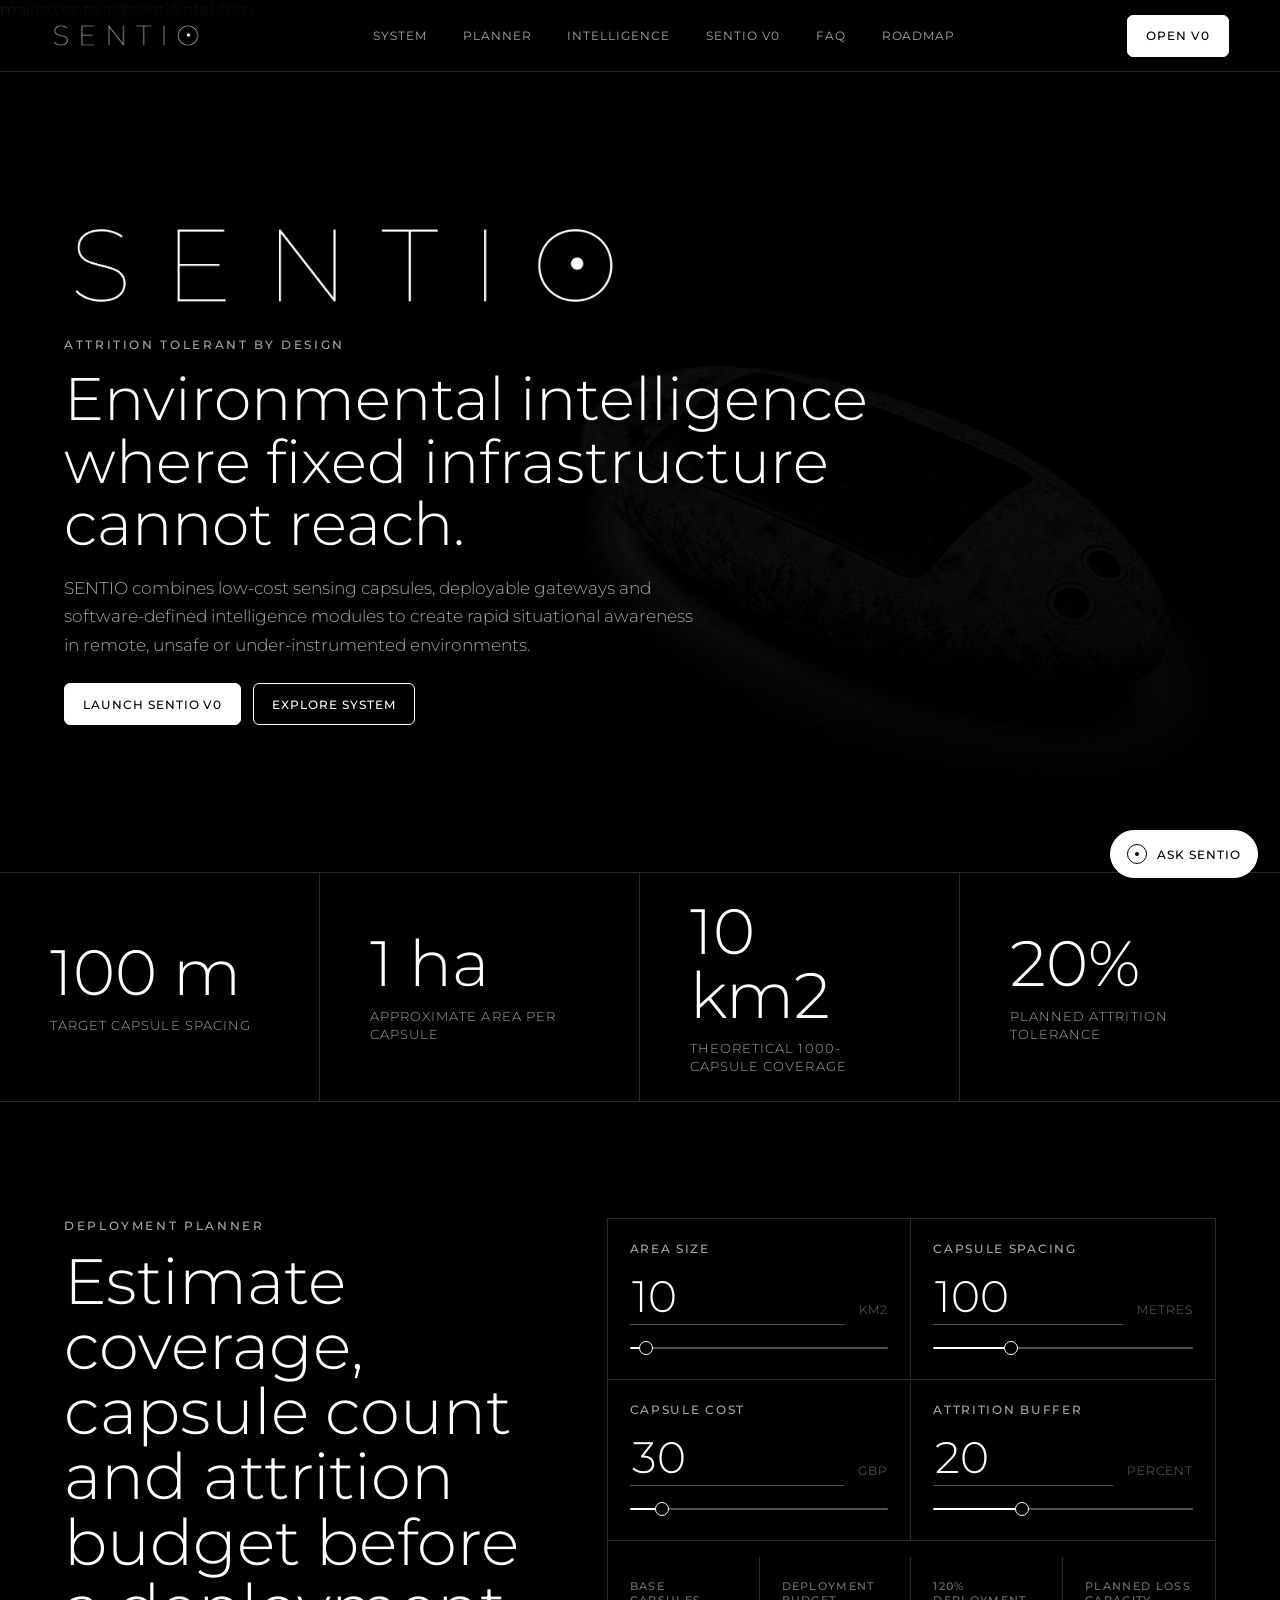
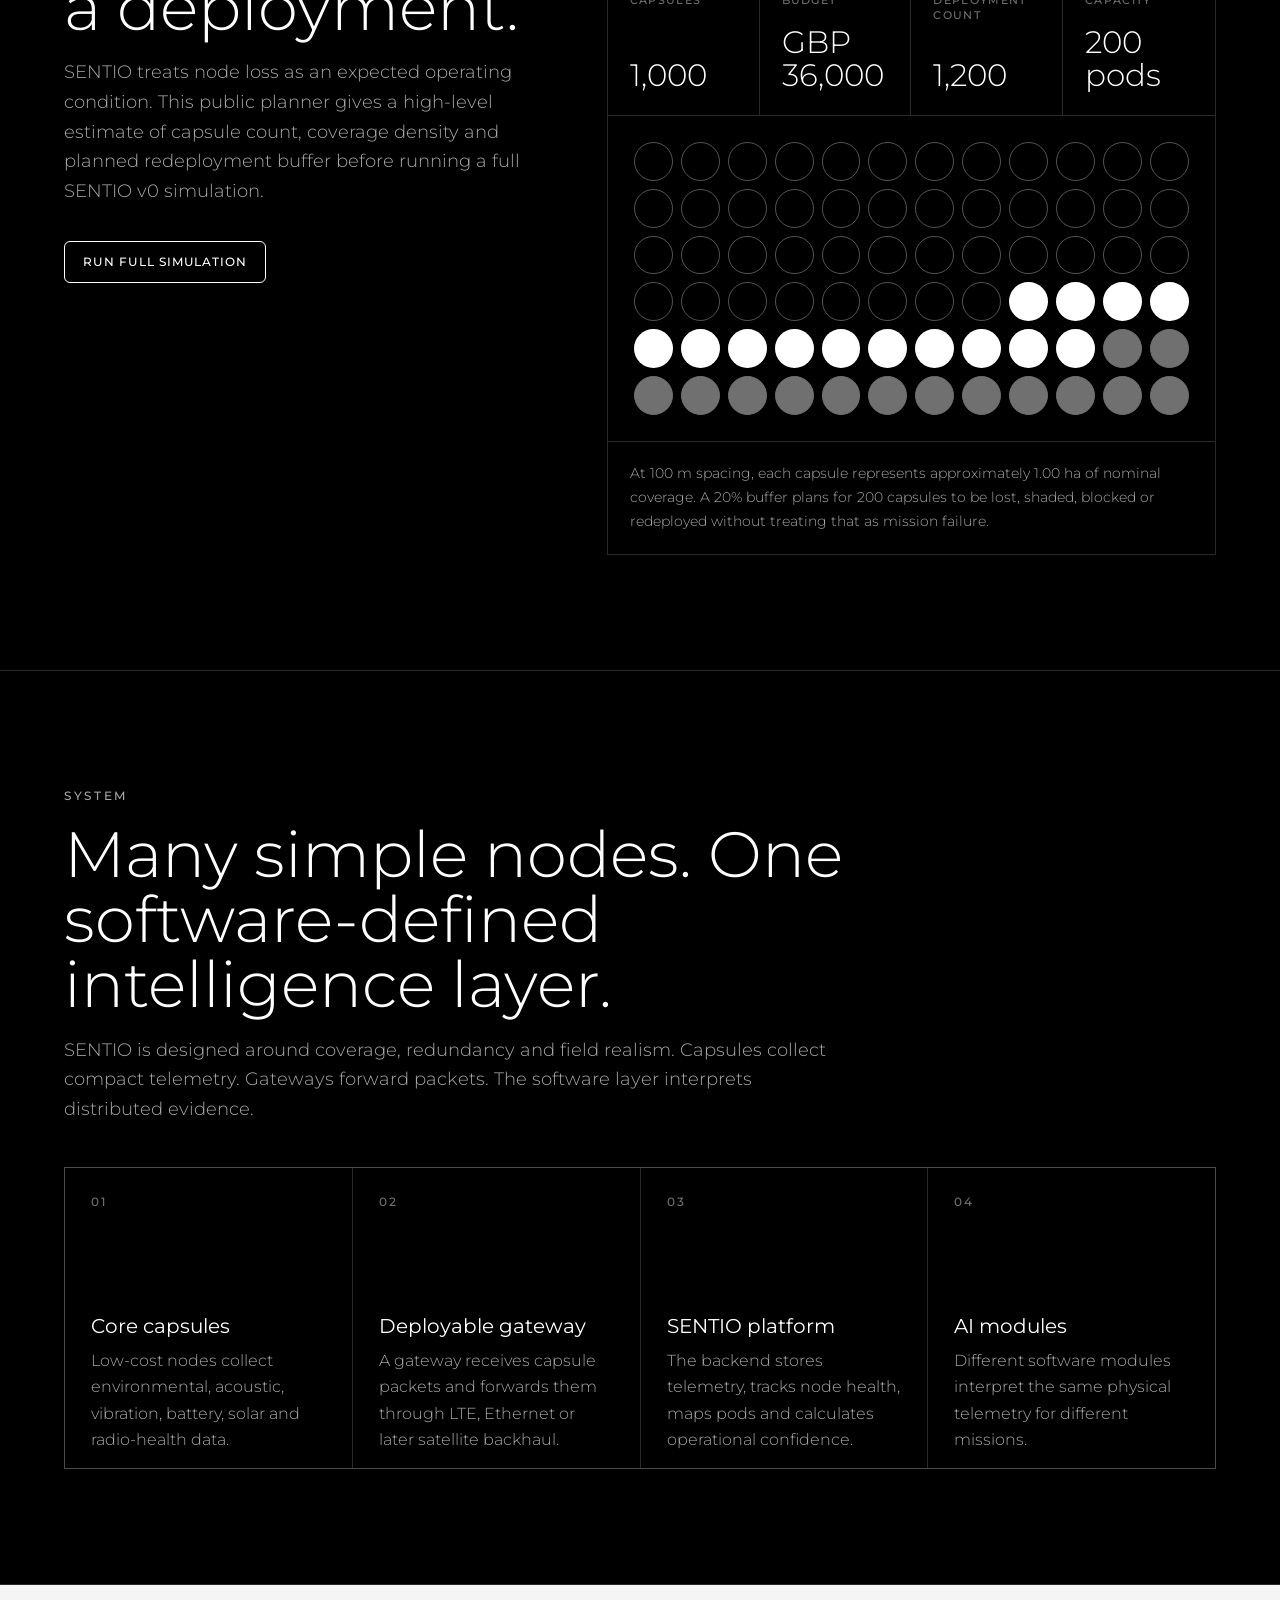
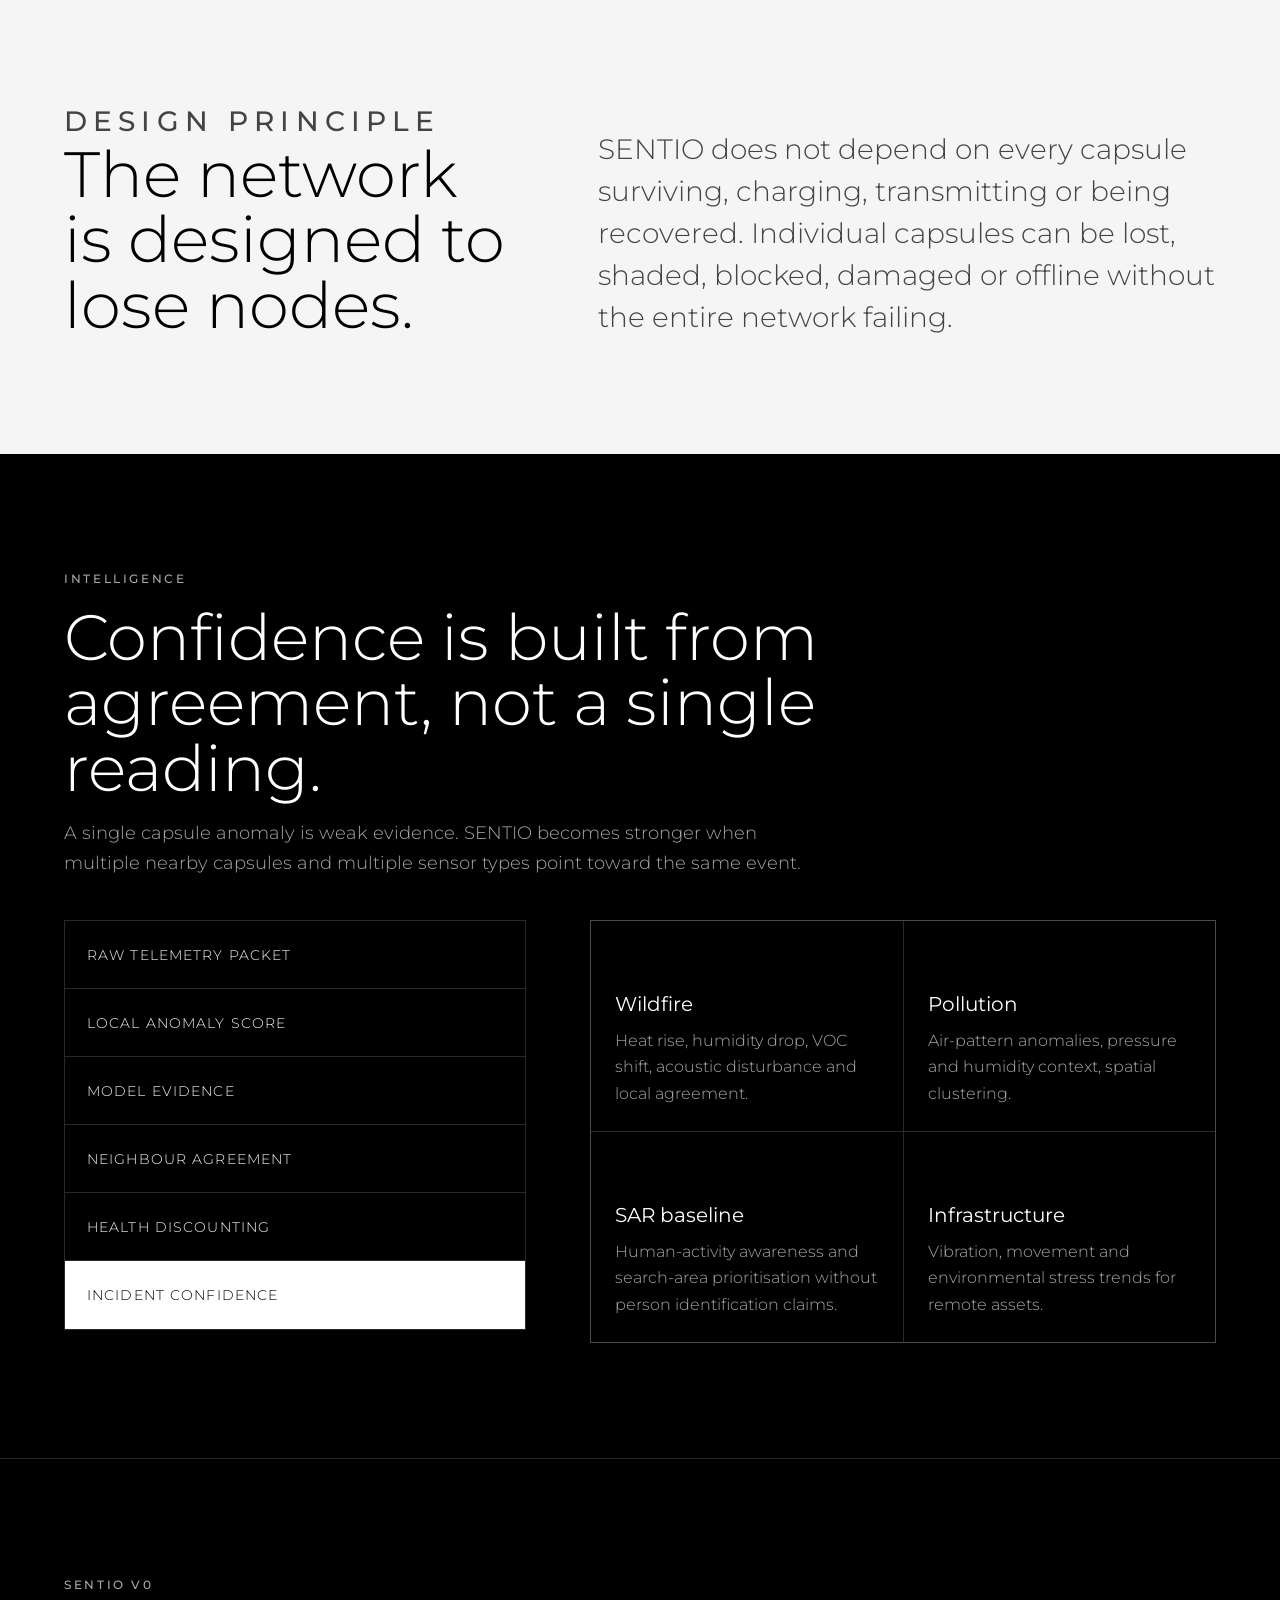
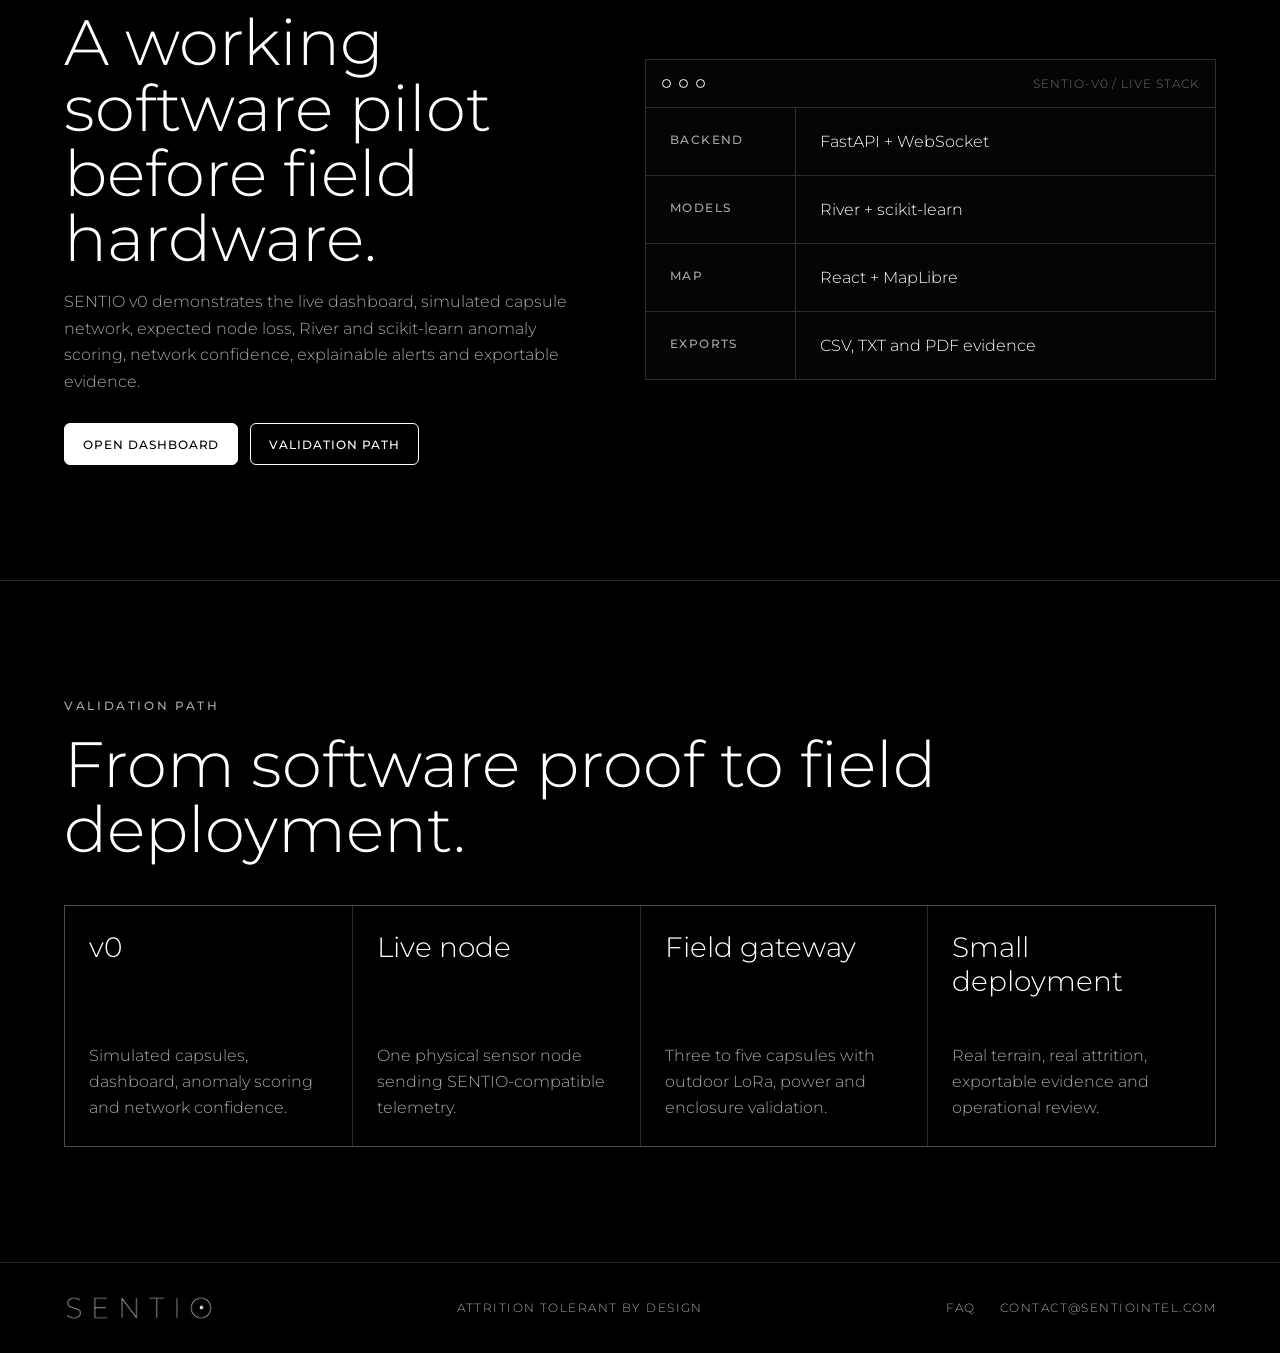
==== index.html @ 6adc19da "Add copyright notice to site footer Removed closing footer tag from index.html." ====
</footer>mailto:contact@sentiointel.com<!doctype html>
<html lang="en">
  <head>
    <meta charset="utf-8" />
    <meta name="viewport" content="width=device-width, initial-scale=1" />
    <title>SENTIO - Attrition Tolerant Environmental Intelligence</title>
    <meta
      name="description"
      content="SENTIO builds rapidly deployable, attrition-tolerant environmental intelligence networks for places where fixed monitoring infrastructure cannot reach."
    />
    <link rel="canonical" href="https://sentiointel.com/" />
    <meta property="og:type" content="website" />
    <meta property="og:url" content="https://sentiointel.com/" />
    <meta property="og:title" content="SENTIO - Attrition Tolerant Environmental Intelligence" />
    <meta
      property="og:description"
      content="Rapidly deployable environmental intelligence networks for remote, unsafe and under-instrumented environments."
    />
    <meta property="og:image" content="https://sentiointel.com/assets/SENTIO_logo.png" />
    <meta name="twitter:card" content="summary_large_image" />
    <meta name="theme-color" content="#000000" />
    <link rel="preconnect" href="https://fonts.googleapis.com" />
    <link rel="preconnect" href="https://fonts.gstatic.com" crossorigin />
    <link href="https://fonts.googleapis.com/css2?family=Montserrat:wght@300;400;500;600;700&display=swap" rel="stylesheet" />
    <link rel="icon" type="image/svg+xml" href="assets/sentio-favicon.svg?v=2" />
    <link rel="manifest" href="site.webmanifest" />
    <link rel="stylesheet" href="styles.css?v=sentio-bw-7" />
  </head>
  <body>
    <header class="site-header">
      <a class="brand" href="#top" aria-label="SENTIO home">
        <img src="assets/sentio-logo-official.png" alt="SENTIO" />
      </a>
      <nav aria-label="Primary navigation">
        <a href="#system">System</a>
        <a href="#planner">Planner</a>
        <a href="#intelligence">Intelligence</a>
        <a href="#software">SENTIO v0</a>
        <a href="faq.html">FAQ</a>
        <a href="#roadmap">Roadmap</a>
      </nav>
      <a class="nav-action" href="https://demo.sentiointel.com/dashboard/">Open v0</a>
    </header>

    <main id="top">
      <section class="hero" aria-label="SENTIO hero">
        <img class="hero-capsule" src="assets/sentio-capsule-matte.png" alt="" aria-hidden="true" />
        <div class="hero-inner">
          <img class="hero-logo" src="assets/sentio-logo-official.png" alt="SENTIO" />
          <p class="eyebrow">Attrition tolerant by design</p>
          <h1>Environmental intelligence where fixed infrastructure cannot reach.</h1>
          <p class="lede">
            SENTIO combines low-cost sensing capsules, deployable gateways and software-defined intelligence modules
            to create rapid situational awareness in remote, unsafe or under-instrumented environments.
          </p>
          <div class="hero-actions">
            <a class="button primary" href="https://demo.sentiointel.com/dashboard/">Launch SENTIO v0</a>
            <a class="button secondary" href="#system">Explore system</a>
          </div>
        </div>
      </section>

      <section class="metrics" aria-label="SENTIO concept metrics">
        <div>
          <strong>100 m</strong>
          <span>target capsule spacing</span>
        </div>
        <div>
          <strong>1 ha</strong>
          <span>approximate area per capsule</span>
        </div>
        <div>
          <strong>10 km2</strong>
          <span>theoretical 1000-capsule coverage</span>
        </div>
        <div>
          <strong>20%</strong>
          <span>planned attrition tolerance</span>
        </div>
      </section>

      <section id="planner" class="section planner-section" aria-label="SENTIO deployment planner">
        <div class="planner-copy">
          <p class="eyebrow">Deployment planner</p>
          <h2>Estimate coverage, capsule count and attrition budget before a deployment.</h2>
          <p>
            SENTIO treats node loss as an expected operating condition. This public planner gives a high-level estimate
            of capsule count, coverage density and planned redeployment buffer before running a full SENTIO v0
            simulation.
          </p>
          <a class="button secondary" href="https://demo.sentiointel.com/dashboard/">Run full simulation</a>
        </div>

        <div class="planner-tool" data-planner>
          <form class="planner-controls" aria-label="Deployment estimate controls">
            <label>
              <span>Area size</span>
              <input data-planner-input="areaKm2" type="number" min="0.1" max="250" step="0.1" value="10" />
              <em>km2</em>
              <input
                class="planner-range"
                data-planner-range="areaKm2"
                type="range"
                min="0.1"
                max="250"
                step="0.1"
                value="10"
                aria-label="Area size"
              />
            </label>
            <label>
              <span>Capsule spacing</span>
              <input data-planner-input="spacingM" type="number" min="40" max="250" step="10" value="100" />
              <em>metres</em>
              <input
                class="planner-range"
                data-planner-range="spacingM"
                type="range"
                min="40"
                max="250"
                step="10"
                value="100"
                aria-label="Capsule spacing"
              />
            </label>
            <label>
              <span>Capsule cost</span>
              <input data-planner-input="costGbp" type="number" min="5" max="250" step="1" value="30" />
              <em>GBP</em>
              <input
                class="planner-range"
                data-planner-range="costGbp"
                type="range"
                min="5"
                max="250"
                step="1"
                value="30"
                aria-label="Capsule cost"
              />
            </label>
            <label>
              <span>Attrition buffer</span>
              <input data-planner-input="attritionPercent" type="number" min="0" max="60" step="1" value="20" />
              <em>percent</em>
              <input
                class="planner-range"
                data-planner-range="attritionPercent"
                type="range"
                min="0"
                max="60"
                step="1"
                value="20"
                aria-label="Attrition buffer"
              />
            </label>
          </form>

          <div class="planner-results" aria-live="polite">
            <div>
              <span>Base capsules</span>
              <strong data-planner-output="baseCapsules">1000</strong>
            </div>
            <div>
              <span>Deployment budget</span>
              <strong data-planner-output="deploymentBudget">GBP 36,000</strong>
            </div>
            <div>
              <span>120% deployment count</span>
              <strong data-planner-output="bufferedCapsules">1200</strong>
            </div>
            <div>
              <span>Planned loss capacity</span>
              <strong data-planner-output="lossCapacity">200 pods</strong>
            </div>
          </div>

          <div class="planner-map" aria-label="Simplified coverage density preview" data-planner-map></div>

          <p class="planner-note" data-planner-output="summary">
            At 100 m spacing, each capsule represents approximately 1.00 ha of nominal coverage.
          </p>
        </div>
      </section>

      <section id="system" class="section system-section">
        <div class="section-heading">
          <p class="eyebrow">System</p>
          <h2>Many simple nodes. One software-defined intelligence layer.</h2>
          <p>
            SENTIO is designed around coverage, redundancy and field realism. Capsules collect compact telemetry.
            Gateways forward packets. The software layer interprets distributed evidence.
          </p>
        </div>
        <div class="feature-grid">
          <article class="feature">
            <span>01</span>
            <h3>Core capsules</h3>
            <p>
              Low-cost nodes collect environmental, acoustic, vibration, battery, solar and radio-health data.
            </p>
          </article>
          <article class="feature">
            <span>02</span>
            <h3>Deployable gateway</h3>
            <p>
              A gateway receives capsule packets and forwards them through LTE, Ethernet or later satellite backhaul.
            </p>
          </article>
          <article class="feature">
            <span>03</span>
            <h3>SENTIO platform</h3>
            <p>
              The backend stores telemetry, tracks node health, maps pods and calculates operational confidence.
            </p>
          </article>
          <article class="feature">
            <span>04</span>
            <h3>AI modules</h3>
            <p>
              Different software modules interpret the same physical telemetry for different missions.
            </p>
          </article>
        </div>
      </section>

      <section class="band">
        <div>
          <p class="eyebrow">Design principle</p>
          <h2>The network is designed to lose nodes.</h2>
        </div>
        <p>
          SENTIO does not depend on every capsule surviving, charging, transmitting or being recovered. Individual
          capsules can be lost, shaded, blocked, damaged or offline without the entire network failing.
        </p>
      </section>

      <section id="intelligence" class="section">
        <div class="section-heading narrow">
          <p class="eyebrow">Intelligence</p>
          <h2>Confidence is built from agreement, not a single reading.</h2>
          <p>
            A single capsule anomaly is weak evidence. SENTIO becomes stronger when multiple nearby capsules and
            multiple sensor types point toward the same event.
          </p>
        </div>
        <div class="signal-layout">
          <div class="signal-stack">
            <span>Raw telemetry packet</span>
            <span>Local anomaly score</span>
            <span>Model evidence</span>
            <span>Neighbour agreement</span>
            <span>Health discounting</span>
            <span>Incident confidence</span>
          </div>
          <div class="module-list">
            <article>
              <h3>Wildfire</h3>
              <p>Heat rise, humidity drop, VOC shift, acoustic disturbance and local agreement.</p>
            </article>
            <article>
              <h3>Pollution</h3>
              <p>Air-pattern anomalies, pressure and humidity context, spatial clustering.</p>
            </article>
            <article>
              <h3>SAR baseline</h3>
              <p>Human-activity awareness and search-area prioritisation without person identification claims.</p>
            </article>
            <article>
              <h3>Infrastructure</h3>
              <p>Vibration, movement and environmental stress trends for remote assets.</p>
            </article>
          </div>
        </div>
      </section>

      <section id="software" class="section software-section">
        <div class="software-copy">
          <p class="eyebrow">SENTIO v0</p>
          <h2>A working software pilot before field hardware.</h2>
          <p>
            SENTIO v0 demonstrates the live dashboard, simulated capsule network, expected node loss, River and
            scikit-learn anomaly scoring, network confidence, explainable alerts and exportable evidence.
          </p>
          <div class="hero-actions compact">
            <a class="button primary" href="https://demo.sentiointel.com/dashboard/">Open dashboard</a>
            <a class="button secondary" href="#roadmap">Validation path</a>
          </div>
        </div>
        <div class="terminal-preview" aria-label="SENTIO v0 stack preview">
          <div class="terminal-bar">
            <span></span>
            <span></span>
            <span></span>
            <p>sentio-v0 / live stack</p>
          </div>
          <dl>
            <dt>Backend</dt>
            <dd>FastAPI + WebSocket</dd>
            <dt>Models</dt>
            <dd>River + scikit-learn</dd>
            <dt>Map</dt>
            <dd>React + MapLibre</dd>
            <dt>Exports</dt>
            <dd>CSV, TXT and PDF evidence</dd>
          </dl>
        </div>
      </section>

      <section id="roadmap" class="section roadmap-section">
        <div class="section-heading">
          <p class="eyebrow">Validation path</p>
          <h2>From software proof to field deployment.</h2>
        </div>
        <ol class="roadmap">
          <li>
            <strong>v0</strong>
            <span>Simulated capsules, dashboard, anomaly scoring and network confidence.</span>
          </li>
          <li>
            <strong>Live node</strong>
            <span>One physical sensor node sending SENTIO-compatible telemetry.</span>
          </li>
          <li>
            <strong>Field gateway</strong>
            <span>Three to five capsules with outdoor LoRa, power and enclosure validation.</span>
          </li>
          <li>
            <strong>Small deployment</strong>
            <span>Real terrain, real attrition, exportable evidence and operational review.</span>
          </li>
        </ol>
      </section>
    </main>

    <footer class="site-footer">
      <img src="assets/sentio-logo-official.png" alt="SENTIO" />
      <span>Attrition tolerant by design</span>
      <div class="footer-links">
        <a href="faq.html">FAQ</a>
        <a href="mailto:contact@sentiointel.com">contact@sentiointel.com</a>
      </div>
    

    <div class="sentio-chatbot" data-chatbot>
      <button class="chatbot-toggle" type="button" aria-label="Open SENTIO assistant" aria-expanded="false">
        <span class="chatbot-toggle-mark"></span>
        <span>Ask SENTIO</span>
      </button>
      <section class="chatbot-panel" aria-label="SENTIO assistant" aria-hidden="true">
        <header class="chatbot-header">
          <div>
            <strong>SENTIO Assistant</strong>
            <span>Project knowledge base</span>
          </div>
          <button class="chatbot-close" type="button" aria-label="Close SENTIO assistant">Close</button>
        </header>
        <div class="chatbot-messages" data-chat-messages></div>
        <div class="chatbot-prompts" aria-label="Suggested SENTIO questions">
          <button type="button" data-prompt="What is SENTIO?">What is SENTIO?</button>
          <button type="button" data-prompt="Explain the incident confidence math">Confidence math</button>
          <button type="button" data-prompt="What does the capsule do?">Capsule role</button>
          <button type="button" data-prompt="What does SENTIO v0 prove?">v0 proof</button>
        </div>
        <form class="chatbot-form" data-chat-form>
          <input
            data-chat-input
            type="text"
            autocomplete="off"
            placeholder="Ask about SENTIO..."
            aria-label="Ask the SENTIO assistant"
          />
          <button type="submit">Send</button>
        </form>
      </section>
    </div>
    <script src="planner.js?v=sentio-planner-1"></script>
    <script src="chatbot.js?v=sentio-assistant"></script>
  </body>
</html>
---- styles.css ----
:root {
  color-scheme: dark;
  --black: #000000;
  --white: #ffffff;
  --paper: #f5f5f5;
  --muted: #a7a7a7;
  --soft: #707070;
  --line: rgba(255, 255, 255, 0.16);
  --line-strong: rgba(255, 255, 255, 0.32);
  --panel: #050505;
  --panel-2: #0a0a0a;
  --font: "Montserrat", "Segoe UI", Arial, sans-serif;
}

* {
  box-sizing: border-box;
}

html {
  scroll-behavior: smooth;
  background: var(--black);
}

body {
  margin: 0;
  min-height: 100vh;
  color: var(--white);
  background: var(--black);
  font-family: var(--font);
  font-weight: 300;
  letter-spacing: 0;
}

body::selection {
  color: var(--black);
  background: var(--white);
}

a {
  color: inherit;
  text-decoration: none;
}

button,
input {
  font: inherit;
}

.site-header {
  position: fixed;
  inset: 0 0 auto;
  z-index: 50;
  height: 72px;
  display: grid;
  grid-template-columns: auto 1fr auto;
  align-items: center;
  gap: 28px;
  padding: 0 clamp(18px, 4vw, 64px);
  border-bottom: 1px solid var(--line);
  background: rgba(0, 0, 0, 0.84);
  backdrop-filter: blur(18px);
}

.brand {
  display: inline-flex;
  align-items: center;
  min-width: 148px;
}

.brand img {
  display: block;
  width: 150px;
  height: auto;
}

nav {
  display: flex;
  align-items: center;
  justify-content: center;
  gap: clamp(14px, 3vw, 36px);
  color: var(--muted);
  font-size: 12px;
  font-weight: 400;
  letter-spacing: 0.08em;
  text-transform: uppercase;
}

nav a {
  padding: 8px 0;
  border-bottom: 1px solid transparent;
}

nav a:hover {
  color: var(--white);
  border-color: var(--white);
}

nav a.is-active {
  color: var(--white);
  border-color: var(--white);
}

.nav-action,
.button {
  display: inline-flex;
  align-items: center;
  justify-content: center;
  min-height: 42px;
  border-radius: 6px;
  border: 1px solid var(--white);
  padding: 0 18px;
  font-size: 12px;
  font-weight: 500;
  letter-spacing: 0.08em;
  text-transform: uppercase;
  transition: transform 160ms ease, background 160ms ease, color 160ms ease, border-color 160ms ease;
}

.nav-action,
.button.primary {
  color: var(--black);
  background: var(--white);
}

.button.secondary {
  color: var(--white);
  background: transparent;
}

.nav-action:hover,
.button:hover {
  transform: translateY(-1px);
}

.button.primary:hover,
.nav-action:hover {
  color: var(--white);
  background: var(--black);
}

.button.secondary:hover {
  color: var(--black);
  background: var(--white);
}

.hero {
  position: relative;
  min-height: calc(100vh - 46px);
  display: grid;
  align-items: center;
  overflow: hidden;
  padding: 88px clamp(18px, 5vw, 72px) 36px;
  border-bottom: 1px solid var(--line);
}

.hero::after {
  content: "";
  position: absolute;
  inset: auto 0 0;
  height: 36vh;
  background: linear-gradient(180deg, rgba(0, 0, 0, 0), #000000 84%);
  pointer-events: none;
}

.hero-capsule {
  position: absolute;
  right: clamp(8px, 2.8vw, 54px);
  bottom: clamp(42px, 8vh, 92px);
  width: min(920px, 58vw);
  max-height: 88vh;
  object-fit: contain;
  object-position: center;
  opacity: 0.9;
  filter: grayscale(1) contrast(1.08) brightness(1.08);
}

.hero-inner {
  position: relative;
  z-index: 2;
  width: min(980px, 100%);
}

.hero-logo {
  display: block;
  width: min(560px, 72vw);
  height: auto;
  margin-bottom: 24px;
}

.eyebrow {
  margin: 0 0 16px;
  color: var(--muted);
  font-size: 12px;
  font-weight: 500;
  letter-spacing: 0.22em;
  text-transform: uppercase;
}

h1,
h2,
h3,
p {
  margin-top: 0;
}

h1 {
  max-width: 820px;
  margin-bottom: 18px;
  font-size: clamp(38px, 4.8vw, 60px);
  font-weight: 300;
  line-height: 1.04;
}

h2 {
  margin-bottom: 18px;
  font-size: clamp(32px, 5vw, 68px);
  font-weight: 300;
  line-height: 1.02;
}

h3 {
  margin-bottom: 12px;
  font-size: 20px;
  font-weight: 400;
}

.lede,
.section-heading p,
.band p,
.feature p,
.module-list p,
.software-copy p,
.roadmap span {
  color: var(--muted);
  line-height: 1.65;
}

.lede {
  max-width: 640px;
  margin-bottom: 24px;
  font-size: clamp(16px, 1.35vw, 18px);
}

.hero-actions {
  display: flex;
  flex-wrap: wrap;
  gap: 12px;
}

.hero-actions.compact {
  margin-top: 28px;
}

.metrics {
  display: grid;
  grid-template-columns: repeat(4, minmax(0, 1fr));
  border-bottom: 1px solid var(--line);
}

.metrics div {
  min-height: 170px;
  display: grid;
  align-content: center;
  gap: 12px;
  padding: 26px clamp(18px, 4vw, 50px);
  border-right: 1px solid var(--line);
}

.metrics div:last-child {
  border-right: 0;
}

.metrics strong {
  display: block;
  color: var(--white);
  font-size: clamp(34px, 5vw, 64px);
  font-weight: 300;
  line-height: 1;
}

.metrics span {
  color: var(--muted);
  font-size: 13px;
  line-height: 1.4;
  text-transform: uppercase;
  letter-spacing: 0.08em;
}

.section {
  padding: clamp(72px, 9vw, 132px) clamp(18px, 5vw, 72px);
  border-bottom: 1px solid var(--line);
}

.section-heading {
  max-width: 920px;
  margin-bottom: 42px;
}

.section-heading.narrow {
  max-width: 760px;
}

.section-heading p:not(.eyebrow) {
  max-width: 780px;
  font-size: 18px;
}

.feature-grid {
  display: grid;
  grid-template-columns: repeat(4, minmax(0, 1fr));
  gap: 1px;
  background: var(--line);
  border: 1px solid var(--line);
}

.feature {
  min-height: 300px;
  display: grid;
  grid-template-rows: 34px minmax(74px, 1fr) 34px 94px;
  align-content: stretch;
  padding: 26px;
  background: var(--black);
}

.feature span {
  align-self: start;
  color: var(--soft);
  font-size: 12px;
  font-weight: 500;
  letter-spacing: 0.18em;
}

.feature h3 {
  grid-row: 3;
  align-self: start;
}

.feature p {
  grid-row: 4;
  margin-bottom: 0;
}

.planner-section {
  display: grid;
  grid-template-columns: minmax(0, 0.88fr) minmax(360px, 1.12fr);
  gap: clamp(28px, 5vw, 82px);
  align-items: start;
}

.planner-copy {
  max-width: 720px;
}

.planner-copy p:not(.eyebrow) {
  color: var(--muted);
  font-size: 18px;
  line-height: 1.65;
}

.planner-copy .button {
  margin-top: 16px;
}

.planner-tool {
  display: grid;
  gap: 0;
  border: 1px solid var(--line);
  background: var(--black);
}

.planner-controls {
  display: grid;
  grid-template-columns: repeat(2, minmax(0, 1fr));
  border-bottom: 1px solid var(--line);
}

.planner-controls label {
  min-height: 146px;
  display: grid;
  grid-template-columns: 1fr auto;
  grid-template-rows: auto auto auto;
  gap: 12px 14px;
  align-content: center;
  padding: 22px;
  border-right: 1px solid var(--line);
  border-bottom: 1px solid var(--line);
}

.planner-controls label:nth-child(2n) {
  border-right: 0;
}

.planner-controls label:nth-last-child(-n + 2) {
  border-bottom: 0;
}

.planner-controls span {
  grid-column: 1 / -1;
  color: var(--muted);
  font-size: 12px;
  font-weight: 500;
  letter-spacing: 0.14em;
  text-transform: uppercase;
}

.planner-controls input[type="number"] {
  width: 100%;
  min-width: 0;
  border: 0;
  border-bottom: 1px solid var(--line-strong);
  border-radius: 0;
  color: var(--white);
  background: transparent;
  font-size: clamp(26px, 4vw, 44px);
  font-weight: 300;
  line-height: 1;
}

.planner-controls input[type="number"]:focus {
  outline: 0;
  border-color: var(--white);
}

.planner-controls input[type="number"]::-webkit-outer-spin-button,
.planner-controls input[type="number"]::-webkit-inner-spin-button {
  margin: 0;
  appearance: none;
}

.planner-range {
  grid-column: 1 / -1;
  width: 100%;
  height: 18px;
  margin: 2px 0 0;
  appearance: none;
  border: 0;
  background: transparent;
  cursor: pointer;
  --range-progress: 0%;
}

.planner-range:focus {
  outline: 0;
}

.planner-range::-webkit-slider-runnable-track {
  height: 2px;
  border-radius: 999px;
  background: linear-gradient(
    90deg,
    var(--white) 0%,
    var(--white) var(--range-progress),
    var(--line-strong) var(--range-progress),
    var(--line-strong) 100%
  );
}

.planner-range::-webkit-slider-thumb {
  width: 14px;
  height: 14px;
  margin-top: -6px;
  appearance: none;
  border: 1px solid var(--white);
  border-radius: 999px;
  background: var(--black);
}

.planner-range:focus::-webkit-slider-thumb {
  background: var(--white);
}

.planner-range::-moz-range-track {
  height: 2px;
  border-radius: 999px;
  background: var(--line-strong);
}

.planner-range::-moz-range-progress {
  height: 2px;
  border-radius: 999px;
  background: var(--white);
}

.planner-range::-moz-range-thumb {
  width: 14px;
  height: 14px;
  border: 1px solid var(--white);
  border-radius: 999px;
  background: var(--black);
}

.planner-controls em {
  align-self: end;
  padding-bottom: 8px;
  color: var(--soft);
  font-size: 12px;
  font-style: normal;
  letter-spacing: 0.08em;
  text-transform: uppercase;
}

.planner-results {
  display: grid;
  grid-template-columns: repeat(4, minmax(0, 1fr));
  border-bottom: 1px solid var(--line);
}

.planner-results div {
  min-height: 142px;
  display: grid;
  align-content: space-between;
  gap: 18px;
  padding: 22px;
  border-right: 1px solid var(--line);
}

.planner-results div:last-child {
  border-right: 0;
}

.planner-results span {
  color: var(--soft);
  font-size: 11px;
  font-weight: 500;
  letter-spacing: 0.12em;
  line-height: 1.35;
  text-transform: uppercase;
}

.planner-results strong {
  color: var(--white);
  font-size: clamp(22px, 2.4vw, 36px);
  font-weight: 300;
  line-height: 1.08;
}

.planner-map {
  min-height: 190px;
  display: grid;
  grid-template-columns: repeat(12, 1fr);
  gap: 8px;
  align-content: center;
  padding: 26px;
  border-bottom: 1px solid var(--line);
}

.planner-map span {
  aspect-ratio: 1;
  border: 1px solid var(--line-strong);
  border-radius: 999px;
  background: transparent;
}

.planner-map span.is-buffer {
  background: var(--white);
}

.planner-map span.is-loss {
  background: var(--soft);
  border-color: var(--soft);
}

.planner-note {
  margin: 0;
  padding: 20px 22px;
  color: var(--muted);
  font-size: 14px;
  line-height: 1.7;
}

.band {
  display: grid;
  grid-template-columns: minmax(0, 0.85fr) minmax(320px, 1.15fr);
  gap: clamp(24px, 6vw, 80px);
  align-items: end;
  padding: clamp(72px, 9vw, 132px) clamp(18px, 5vw, 72px);
  border-bottom: 1px solid var(--line);
  background: var(--paper);
  color: var(--black);
}

.band .eyebrow,
.band p {
  color: #444444;
}

.band h2 {
  margin-bottom: 0;
  color: var(--black);
}

.band p {
  margin: 0;
  font-size: clamp(18px, 2.2vw, 28px);
  line-height: 1.5;
}

.signal-layout {
  display: grid;
  grid-template-columns: minmax(280px, 0.85fr) minmax(0, 1.15fr);
  gap: clamp(24px, 5vw, 68px);
  align-items: start;
}

.signal-stack {
  display: grid;
  border: 1px solid var(--line);
}

.signal-stack span {
  min-height: 68px;
  display: flex;
  align-items: center;
  padding: 0 22px;
  border-bottom: 1px solid var(--line);
  color: var(--paper);
  font-size: 14px;
  letter-spacing: 0.08em;
  text-transform: uppercase;
}

.signal-stack span:last-child {
  border-bottom: 0;
  color: var(--black);
  background: var(--white);
}

.module-list {
  display: grid;
  grid-template-columns: repeat(2, minmax(0, 1fr));
  gap: 1px;
  background: var(--line);
  border: 1px solid var(--line);
}

.module-list article {
  min-height: 210px;
  display: grid;
  align-content: end;
  padding: 24px;
  background: var(--black);
}

.module-list p {
  margin-bottom: 0;
}

.software-section {
  display: grid;
  grid-template-columns: minmax(0, 0.95fr) minmax(320px, 1.05fr);
  gap: clamp(28px, 5vw, 82px);
  align-items: center;
}

.software-copy {
  max-width: 720px;
}

.terminal-preview {
  overflow: hidden;
  border: 1px solid var(--line);
  background: var(--panel);
}

.terminal-bar {
  min-height: 48px;
  display: flex;
  align-items: center;
  gap: 8px;
  padding: 0 16px;
  border-bottom: 1px solid var(--line);
}

.terminal-bar span {
  width: 9px;
  height: 9px;
  border-radius: 999px;
  border: 1px solid var(--white);
}

.terminal-bar p {
  margin: 0 0 0 auto;
  color: var(--soft);
  font-size: 12px;
  letter-spacing: 0.08em;
  text-transform: uppercase;
}

.terminal-preview dl {
  display: grid;
  grid-template-columns: 150px 1fr;
  margin: 0;
}

.terminal-preview dt,
.terminal-preview dd {
  margin: 0;
  padding: 24px;
  border-bottom: 1px solid var(--line);
}

.terminal-preview dt {
  color: var(--muted);
  border-right: 1px solid var(--line);
  font-size: 12px;
  font-weight: 500;
  letter-spacing: 0.12em;
  text-transform: uppercase;
}

.terminal-preview dd {
  color: var(--white);
  font-weight: 300;
}

.terminal-preview dt:nth-last-child(2),
.terminal-preview dd:last-child {
  border-bottom: 0;
}

.roadmap {
  display: grid;
  grid-template-columns: repeat(4, minmax(0, 1fr));
  gap: 1px;
  margin: 0;
  padding: 0;
  list-style: none;
  background: var(--line);
  border: 1px solid var(--line);
}

.roadmap li {
  min-height: 240px;
  display: grid;
  align-content: space-between;
  gap: 36px;
  padding: 24px;
  background: var(--black);
}

.roadmap strong {
  color: var(--white);
  font-size: 28px;
  font-weight: 300;
}

.subpage {
  min-height: 100vh;
}

.subpage-hero {
  min-height: 72vh;
  display: grid;
  align-items: end;
  padding: 136px clamp(18px, 5vw, 72px) clamp(56px, 8vw, 104px);
  border-bottom: 1px solid var(--line);
  background:
    linear-gradient(180deg, rgba(0, 0, 0, 0.28), #000000 86%),
    url("assets/sentio-capsule-matte.png") right center / min(820px, 58vw) auto no-repeat;
}

.subpage-hero > div {
  position: relative;
  z-index: 1;
  width: min(920px, 100%);
}

.faq-section {
  display: grid;
  grid-template-columns: minmax(260px, 0.72fr) minmax(0, 1.28fr);
  gap: clamp(28px, 5vw, 82px);
  align-items: start;
}

.faq-intro {
  position: sticky;
  top: 112px;
}

.faq-intro p:not(.eyebrow) {
  color: var(--muted);
  line-height: 1.65;
}

.faq-list {
  display: grid;
  border-top: 1px solid var(--line);
}

.faq-item {
  border-bottom: 1px solid var(--line);
}

.faq-item summary {
  position: relative;
  display: grid;
  grid-template-columns: 1fr auto;
  gap: 18px;
  align-items: center;
  min-height: 92px;
  padding: 26px 48px 26px 0;
  color: var(--white);
  cursor: pointer;
  font-size: clamp(20px, 2.2vw, 30px);
  font-weight: 300;
  line-height: 1.18;
  list-style: none;
}

.faq-item summary::-webkit-details-marker {
  display: none;
}

.faq-item summary::after {
  content: "+";
  position: absolute;
  right: 0;
  top: 28px;
  width: 28px;
  height: 28px;
  display: grid;
  place-items: center;
  border: 1px solid var(--line-strong);
  border-radius: 999px;
  color: var(--white);
  font-size: 18px;
  line-height: 1;
}

.faq-item[open] summary::after {
  content: "-";
}

.faq-item p {
  max-width: 760px;
  margin: -8px 0 28px;
  color: var(--muted);
  font-size: 17px;
  line-height: 1.72;
}

.site-footer {
  display: grid;
  grid-template-columns: auto 1fr auto;
  align-items: center;
  gap: 24px;
  padding: 32px clamp(18px, 5vw, 72px);
  color: var(--muted);
  background: var(--black);
}

.site-footer img {
  width: 150px;
  height: auto;
}

.site-footer > span,
.site-footer a {
  font-size: 12px;
  letter-spacing: 0.12em;
  text-transform: uppercase;
}

.site-footer > span {
  justify-self: center;
}

.footer-links {
  display: flex;
  flex-wrap: wrap;
  justify-content: flex-end;
  gap: 14px 24px;
}

.site-footer a:hover {
  color: var(--white);
}

.sentio-chatbot {
  position: fixed;
  right: 22px;
  bottom: 22px;
  z-index: 80;
  display: grid;
  justify-items: end;
  gap: 12px;
}

.chatbot-toggle,
.chatbot-close,
.chatbot-prompts button,
.chatbot-form button {
  font: inherit;
}

.chatbot-toggle {
  min-height: 48px;
  display: inline-flex;
  align-items: center;
  gap: 10px;
  padding: 0 16px;
  border: 1px solid var(--white);
  border-radius: 999px;
  color: var(--black);
  background: var(--white);
  cursor: pointer;
  font-size: 12px;
  font-weight: 500;
  letter-spacing: 0.08em;
  text-transform: uppercase;
}

.chatbot-toggle:hover {
  color: var(--white);
  background: var(--black);
}

.chatbot-toggle-mark {
  width: 20px;
  height: 20px;
  border: 1px solid currentColor;
  border-radius: 50%;
  position: relative;
}

.chatbot-toggle-mark::after {
  content: "";
  position: absolute;
  inset: 7px;
  border-radius: 50%;
  background: currentColor;
}

.chatbot-panel {
  width: min(430px, calc(100vw - 32px));
  max-height: min(720px, calc(100vh - 112px));
  display: none;
  grid-template-rows: auto minmax(260px, 1fr) auto auto;
  overflow: hidden;
  border: 1px solid var(--line-strong);
  border-radius: 8px;
  color: var(--white);
  background: var(--black);
}

.sentio-chatbot.is-open .chatbot-panel {
  display: grid;
}

.sentio-chatbot.is-open .chatbot-toggle {
  display: none;
}

.chatbot-header {
  display: flex;
  align-items: center;
  justify-content: space-between;
  gap: 16px;
  padding: 16px;
  border-bottom: 1px solid var(--line);
  background: var(--black);
}

.chatbot-header strong,
.chatbot-header span {
  display: block;
}

.chatbot-header strong {
  margin-bottom: 4px;
  font-size: 14px;
  font-weight: 400;
  letter-spacing: 0.12em;
  text-transform: uppercase;
}

.chatbot-header span {
  color: var(--muted);
  font-size: 12px;
}

.chatbot-close {
  min-height: 34px;
  padding: 0 10px;
  border: 1px solid var(--line-strong);
  border-radius: 6px;
  color: var(--white);
  background: transparent;
  cursor: pointer;
  font-size: 11px;
  letter-spacing: 0.08em;
  text-transform: uppercase;
}

.chatbot-close:hover {
  color: var(--black);
  background: var(--white);
}

.chatbot-messages {
  display: grid;
  align-content: start;
  gap: 12px;
  padding: 16px;
  overflow-y: auto;
}

.chat-message {
  display: grid;
  gap: 6px;
  max-width: 92%;
}

.chat-message span {
  color: var(--soft);
  font-size: 10px;
  font-weight: 500;
  letter-spacing: 0.14em;
  text-transform: uppercase;
}

.chat-message p {
  margin: 0;
  padding: 11px 12px;
  border: 1px solid var(--line);
  border-radius: 6px;
  color: var(--paper);
  background: var(--panel);
  font-size: 13px;
  line-height: 1.6;
  white-space: pre-wrap;
}

.chat-message.user {
  justify-self: end;
}

.chat-message.user span {
  justify-self: end;
  color: var(--muted);
}

.chat-message.user p {
  color: var(--black);
  background: var(--white);
}

.chatbot-prompts {
  display: grid;
  grid-template-columns: repeat(2, minmax(0, 1fr));
  gap: 8px;
  padding: 12px 16px 0;
}

.chatbot-prompts button {
  min-height: 36px;
  padding: 8px 10px;
  border: 1px solid var(--line);
  border-radius: 6px;
  color: var(--white);
  background: transparent;
  cursor: pointer;
  font-size: 12px;
  text-align: left;
}

.chatbot-prompts button:hover {
  color: var(--black);
  background: var(--white);
}

.chatbot-form {
  display: grid;
  grid-template-columns: 1fr auto;
  gap: 8px;
  padding: 12px 16px 16px;
}

.chatbot-form input {
  min-width: 0;
  min-height: 42px;
  padding: 0 12px;
  border: 1px solid var(--line);
  border-radius: 6px;
  color: var(--white);
  background: var(--black);
}

.chatbot-form input::placeholder {
  color: var(--soft);
}

.chatbot-form button {
  min-height: 42px;
  padding: 0 14px;
  border: 1px solid var(--white);
  border-radius: 6px;
  color: var(--black);
  background: var(--white);
  cursor: pointer;
  font-size: 12px;
  font-weight: 500;
  letter-spacing: 0.08em;
  text-transform: uppercase;
}

.chatbot-form button:hover {
  color: var(--white);
  background: var(--black);
}

input:focus,
button:focus,
a:focus-visible {
  outline: 2px solid var(--white);
  outline-offset: 3px;
}

@media (max-width: 1020px) {
  .site-header {
    grid-template-columns: auto auto;
    justify-content: space-between;
  }

  nav {
    display: none;
  }

  .metrics,
  .feature-grid,
  .roadmap {
    grid-template-columns: repeat(2, minmax(0, 1fr));
  }

  .signal-layout,
  .software-section,
  .band,
  .planner-section,
  .faq-section {
    grid-template-columns: 1fr;
  }

  .faq-intro {
    position: static;
  }

  .hero-capsule {
    right: -14vw;
    bottom: 72px;
    width: 96vw;
    opacity: 0.48;
  }
}

@media (max-width: 640px) {
  .site-header {
    height: 66px;
    padding: 0 14px;
  }

  .brand img {
    width: 118px;
  }

  .nav-action {
    min-height: 38px;
    padding: 0 12px;
    font-size: 11px;
  }

  .hero {
    padding: 112px 16px 64px;
  }

  .hero-logo {
    width: min(420px, 84vw);
    margin-bottom: 34px;
  }

  .hero-actions,
  .hero-actions.compact {
    align-items: stretch;
    flex-direction: column;
  }

  .button {
    width: 100%;
  }

  .metrics,
  .feature-grid,
  .planner-controls,
  .planner-results,
  .module-list,
  .roadmap {
    grid-template-columns: 1fr;
  }

  .metrics div,
  .feature,
  .planner-controls label,
  .planner-results div,
  .module-list article,
  .roadmap li {
    min-height: auto;
  }

  .planner-controls label,
  .planner-controls label:nth-child(2n),
  .planner-controls label:nth-last-child(-n + 2),
  .planner-results div {
    border-right: 0;
    border-bottom: 1px solid var(--line);
  }

  .planner-controls label:last-child,
  .planner-results div:last-child {
    border-bottom: 0;
  }

  .planner-map {
    grid-template-columns: repeat(8, 1fr);
  }

  .feature span {
    margin-bottom: 0;
  }

  .feature {
    grid-template-rows: auto;
    gap: 18px;
  }

  .feature h3,
  .feature p {
    grid-row: auto;
  }

  .terminal-preview dl {
    grid-template-columns: 1fr;
  }

  .terminal-preview dt {
    border-right: 0;
    padding-bottom: 8px;
  }

  .terminal-preview dd {
    padding-top: 0;
  }

  .site-footer {
    grid-template-columns: 1fr;
  }

  .site-footer span {
    justify-self: start;
  }

  .footer-links {
    justify-content: flex-start;
  }

  .subpage-hero {
    min-height: 66vh;
    padding: 116px 16px 58px;
    background:
      linear-gradient(180deg, rgba(0, 0, 0, 0.44), #000000 88%),
      url("assets/sentio-capsule-matte.png") center bottom / 120vw auto no-repeat;
  }

  .faq-item summary {
    min-height: 76px;
    padding: 22px 44px 22px 0;
  }

  .faq-item p {
    font-size: 15px;
  }

  .sentio-chatbot {
    right: 12px;
    bottom: 12px;
  }

  .chatbot-panel {
    width: calc(100vw - 24px);
    max-height: calc(100vh - 92px);
  }

  .chatbot-prompts {
    grid-template-columns: 1fr;
  }
}
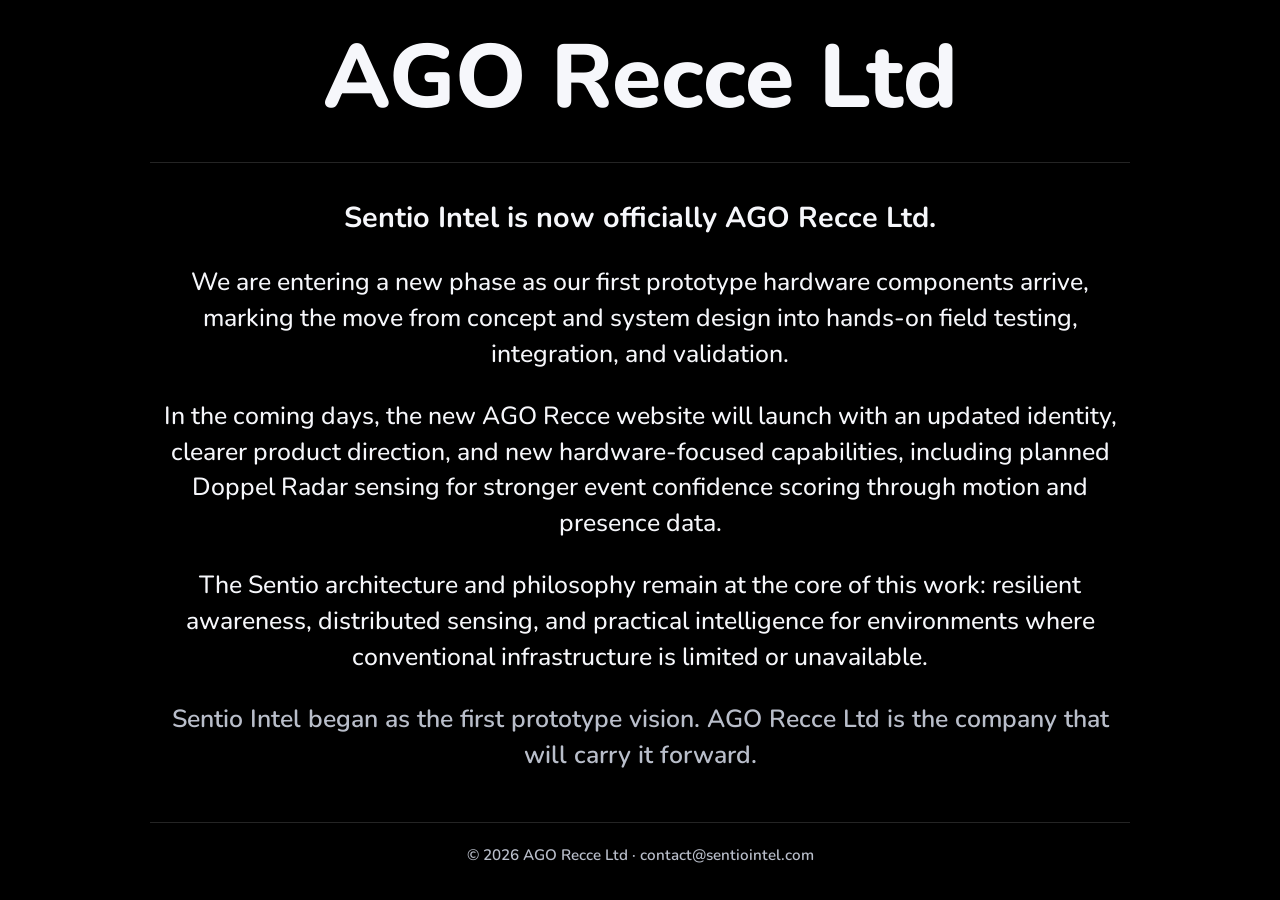
==== commit 18a2fb75: "Rename SENTIO to AGO Recce Ltd in index.html Updated company name and branding from SENTIO to AGO Re" ====
--- a/index.html
+++ b/index.html
@@ -1,379 +1,136 @@
-</footer>mailto:contact@sentiointel.com<!doctype html>
+<!doctype html>
 <html lang="en">
-  <head>
-    <meta charset="utf-8" />
-    <meta name="viewport" content="width=device-width, initial-scale=1" />
-    <title>SENTIO - Attrition Tolerant Environmental Intelligence</title>
-    <meta
-      name="description"
-      content="SENTIO builds rapidly deployable, attrition-tolerant environmental intelligence networks for places where fixed monitoring infrastructure cannot reach."
-    />
-    <link rel="canonical" href="https://sentiointel.com/" />
-    <meta property="og:type" content="website" />
-    <meta property="og:url" content="https://sentiointel.com/" />
-    <meta property="og:title" content="SENTIO - Attrition Tolerant Environmental Intelligence" />
-    <meta
-      property="og:description"
-      content="Rapidly deployable environmental intelligence networks for remote, unsafe and under-instrumented environments."
-    />
-    <meta property="og:image" content="https://sentiointel.com/assets/SENTIO_logo.png" />
-    <meta name="twitter:card" content="summary_large_image" />
-    <meta name="theme-color" content="#000000" />
-    <link rel="preconnect" href="https://fonts.googleapis.com" />
-    <link rel="preconnect" href="https://fonts.gstatic.com" crossorigin />
-    <link href="https://fonts.googleapis.com/css2?family=Montserrat:wght@300;400;500;600;700&display=swap" rel="stylesheet" />
-    <link rel="icon" type="image/svg+xml" href="assets/sentio-favicon.svg?v=2" />
-    <link rel="manifest" href="site.webmanifest" />
-    <link rel="stylesheet" href="styles.css?v=sentio-bw-7" />
-  </head>
-  <body>
-    <header class="site-header">
-      <a class="brand" href="#top" aria-label="SENTIO home">
-        <img src="assets/sentio-logo-official.png" alt="SENTIO" />
-      </a>
-      <nav aria-label="Primary navigation">
-        <a href="#system">System</a>
-        <a href="#planner">Planner</a>
-        <a href="#intelligence">Intelligence</a>
-        <a href="#software">SENTIO v0</a>
-        <a href="faq.html">FAQ</a>
-        <a href="#roadmap">Roadmap</a>
-      </nav>
-      <a class="nav-action" href="https://demo.sentiointel.com/dashboard/">Open v0</a>
-    </header>
+<head>
+  <meta charset="utf-8">
+  <meta name="viewport" content="width=device-width, initial-scale=1">
+  <title>AGO Recce Ltd</title>
+  <meta name="description" content="Sentio Intel is now officially AGO Recce Ltd.">
+  <link rel="preconnect" href="https://fonts.googleapis.com">
+  <link rel="preconnect" href="https://fonts.gstatic.com" crossorigin>
+  <link href="https://fonts.googleapis.com/css2?family=Nunito:wght@400;500;600;700;800&display=swap" rel="stylesheet">
+  <style>
+    :root {
+      color-scheme: dark;
+      --bg: #000;
+      --text: #f6f7fb;
+      --muted: #b9beca;
+      --line: rgba(255, 255, 255, 0.14);
+    }
 
-    <main id="top">
-      <section class="hero" aria-label="SENTIO hero">
-        <img class="hero-capsule" src="assets/sentio-capsule-matte.png" alt="" aria-hidden="true" />
-        <div class="hero-inner">
-          <img class="hero-logo" src="assets/sentio-logo-official.png" alt="SENTIO" />
-          <p class="eyebrow">Attrition tolerant by design</p>
-          <h1>Environmental intelligence where fixed infrastructure cannot reach.</h1>
-          <p class="lede">
-            SENTIO combines low-cost sensing capsules, deployable gateways and software-defined intelligence modules
-            to create rapid situational awareness in remote, unsafe or under-instrumented environments.
-          </p>
-          <div class="hero-actions">
-            <a class="button primary" href="https://demo.sentiointel.com/dashboard/">Launch SENTIO v0</a>
-            <a class="button secondary" href="#system">Explore system</a>
-          </div>
-        </div>
-      </section>
+    * {
+      box-sizing: border-box;
+    }
 
-      <section class="metrics" aria-label="SENTIO concept metrics">
-        <div>
-          <strong>100 m</strong>
-          <span>target capsule spacing</span>
-        </div>
-        <div>
-          <strong>1 ha</strong>
-          <span>approximate area per capsule</span>
-        </div>
-        <div>
-          <strong>10 km2</strong>
-          <span>theoretical 1000-capsule coverage</span>
-        </div>
-        <div>
-          <strong>20%</strong>
-          <span>planned attrition tolerance</span>
-        </div>
-      </section>
+    html,
+    body {
+      min-height: 100%;
+      margin: 0;
+    }
 
-      <section id="planner" class="section planner-section" aria-label="SENTIO deployment planner">
-        <div class="planner-copy">
-          <p class="eyebrow">Deployment planner</p>
-          <h2>Estimate coverage, capsule count and attrition budget before a deployment.</h2>
-          <p>
-            SENTIO treats node loss as an expected operating condition. This public planner gives a high-level estimate
-            of capsule count, coverage density and planned redeployment buffer before running a full SENTIO v0
-            simulation.
-          </p>
-          <a class="button secondary" href="https://demo.sentiointel.com/dashboard/">Run full simulation</a>
-        </div>
+    body {
+      display: grid;
+      place-items: center;
+      min-height: 100vh;
+      padding: 32px;
+      background: var(--bg);
+      color: var(--text);
+      font-family: "Nunito", Arial, sans-serif;
+    }
 
-        <div class="planner-tool" data-planner>
-          <form class="planner-controls" aria-label="Deployment estimate controls">
-            <label>
-              <span>Area size</span>
-              <input data-planner-input="areaKm2" type="number" min="0.1" max="250" step="0.1" value="10" />
-              <em>km2</em>
-              <input
-                class="planner-range"
-                data-planner-range="areaKm2"
-                type="range"
-                min="0.1"
-                max="250"
-                step="0.1"
-                value="10"
-                aria-label="Area size"
-              />
-            </label>
-            <label>
-              <span>Capsule spacing</span>
-              <input data-planner-input="spacingM" type="number" min="40" max="250" step="10" value="100" />
-              <em>metres</em>
-              <input
-                class="planner-range"
-                data-planner-range="spacingM"
-                type="range"
-                min="40"
-                max="250"
-                step="10"
-                value="100"
-                aria-label="Capsule spacing"
-              />
-            </label>
-            <label>
-              <span>Capsule cost</span>
-              <input data-planner-input="costGbp" type="number" min="5" max="250" step="1" value="30" />
-              <em>GBP</em>
-              <input
-                class="planner-range"
-                data-planner-range="costGbp"
-                type="range"
-                min="5"
-                max="250"
-                step="1"
-                value="30"
-                aria-label="Capsule cost"
-              />
-            </label>
-            <label>
-              <span>Attrition buffer</span>
-              <input data-planner-input="attritionPercent" type="number" min="0" max="60" step="1" value="20" />
-              <em>percent</em>
-              <input
-                class="planner-range"
-                data-planner-range="attritionPercent"
-                type="range"
-                min="0"
-                max="60"
-                step="1"
-                value="20"
-                aria-label="Attrition buffer"
-              />
-            </label>
-          </form>
+    main {
+      width: min(980px, 100%);
+      text-align: center;
+    }
 
-          <div class="planner-results" aria-live="polite">
-            <div>
-              <span>Base capsules</span>
-              <strong data-planner-output="baseCapsules">1000</strong>
-            </div>
-            <div>
-              <span>Deployment budget</span>
-              <strong data-planner-output="deploymentBudget">GBP 36,000</strong>
-            </div>
-            <div>
-              <span>120% deployment count</span>
-              <strong data-planner-output="bufferedCapsules">1200</strong>
-            </div>
-            <div>
-              <span>Planned loss capacity</span>
-              <strong data-planner-output="lossCapacity">200 pods</strong>
-            </div>
-          </div>
+    h1 {
+      margin: 0 0 42px;
+      font-size: clamp(2.35rem, 7vw, 5.9rem);
+      line-height: 0.95;
+      font-weight: 800;
+      letter-spacing: 0;
+    }
 
-          <div class="planner-map" aria-label="Simplified coverage density preview" data-planner-map></div>
+    .statement {
+      display: grid;
+      gap: 26px;
+      padding-top: 34px;
+      border-top: 1px solid var(--line);
+    }
 
-          <p class="planner-note" data-planner-output="summary">
-            At 100 m spacing, each capsule represents approximately 1.00 ha of nominal coverage.
-          </p>
-        </div>
-      </section>
+    p {
+      max-width: 980px;
+      margin: 0 auto;
+      font-size: clamp(1.12rem, 2.35vw, 1.55rem);
+      line-height: 1.45;
+      font-weight: 500;
+    }
 
-      <section id="system" class="section system-section">
-        <div class="section-heading">
-          <p class="eyebrow">System</p>
-          <h2>Many simple nodes. One software-defined intelligence layer.</h2>
-          <p>
-            SENTIO is designed around coverage, redundancy and field realism. Capsules collect compact telemetry.
-            Gateways forward packets. The software layer interprets distributed evidence.
-          </p>
-        </div>
-        <div class="feature-grid">
-          <article class="feature">
-            <span>01</span>
-            <h3>Core capsules</h3>
-            <p>
-              Low-cost nodes collect environmental, acoustic, vibration, battery, solar and radio-health data.
-            </p>
-          </article>
-          <article class="feature">
-            <span>02</span>
-            <h3>Deployable gateway</h3>
-            <p>
-              A gateway receives capsule packets and forwards them through LTE, Ethernet or later satellite backhaul.
-            </p>
-          </article>
-          <article class="feature">
-            <span>03</span>
-            <h3>SENTIO platform</h3>
-            <p>
-              The backend stores telemetry, tracks node health, maps pods and calculates operational confidence.
-            </p>
-          </article>
-          <article class="feature">
-            <span>04</span>
-            <h3>AI modules</h3>
-            <p>
-              Different software modules interpret the same physical telemetry for different missions.
-            </p>
-          </article>
-        </div>
-      </section>
+    p:first-child {
+      font-size: clamp(1.22rem, 2.8vw, 1.8rem);
+      font-weight: 700;
+    }
 
-      <section class="band">
-        <div>
-          <p class="eyebrow">Design principle</p>
-          <h2>The network is designed to lose nodes.</h2>
-        </div>
-        <p>
-          SENTIO does not depend on every capsule surviving, charging, transmitting or being recovered. Individual
-          capsules can be lost, shaded, blocked, damaged or offline without the entire network failing.
-        </p>
-      </section>
+    .closing {
+      color: var(--muted);
+      font-weight: 600;
+    }
 
-      <section id="intelligence" class="section">
-        <div class="section-heading narrow">
-          <p class="eyebrow">Intelligence</p>
-          <h2>Confidence is built from agreement, not a single reading.</h2>
-          <p>
-            A single capsule anomaly is weak evidence. SENTIO becomes stronger when multiple nearby capsules and
-            multiple sensor types point toward the same event.
-          </p>
-        </div>
-        <div class="signal-layout">
-          <div class="signal-stack">
-            <span>Raw telemetry packet</span>
-            <span>Local anomaly score</span>
-            <span>Model evidence</span>
-            <span>Neighbour agreement</span>
-            <span>Health discounting</span>
-            <span>Incident confidence</span>
-          </div>
-          <div class="module-list">
-            <article>
-              <h3>Wildfire</h3>
-              <p>Heat rise, humidity drop, VOC shift, acoustic disturbance and local agreement.</p>
-            </article>
-            <article>
-              <h3>Pollution</h3>
-              <p>Air-pattern anomalies, pressure and humidity context, spatial clustering.</p>
-            </article>
-            <article>
-              <h3>SAR baseline</h3>
-              <p>Human-activity awareness and search-area prioritisation without person identification claims.</p>
-            </article>
-            <article>
-              <h3>Infrastructure</h3>
-              <p>Vibration, movement and environmental stress trends for remote assets.</p>
-            </article>
-          </div>
-        </div>
-      </section>
+    footer {
+      margin-top: 48px;
+      padding-top: 22px;
+      border-top: 1px solid var(--line);
+      color: var(--muted);
+      font-size: 0.95rem;
+      font-weight: 600;
+    }
 
-      <section id="software" class="section software-section">
-        <div class="software-copy">
-          <p class="eyebrow">SENTIO v0</p>
-          <h2>A working software pilot before field hardware.</h2>
-          <p>
-            SENTIO v0 demonstrates the live dashboard, simulated capsule network, expected node loss, River and
-            scikit-learn anomaly scoring, network confidence, explainable alerts and exportable evidence.
-          </p>
-          <div class="hero-actions compact">
-            <a class="button primary" href="https://demo.sentiointel.com/dashboard/">Open dashboard</a>
-            <a class="button secondary" href="#roadmap">Validation path</a>
-          </div>
-        </div>
-        <div class="terminal-preview" aria-label="SENTIO v0 stack preview">
-          <div class="terminal-bar">
-            <span></span>
-            <span></span>
-            <span></span>
-            <p>sentio-v0 / live stack</p>
-          </div>
-          <dl>
-            <dt>Backend</dt>
-            <dd>FastAPI + WebSocket</dd>
-            <dt>Models</dt>
-            <dd>River + scikit-learn</dd>
-            <dt>Map</dt>
-            <dd>React + MapLibre</dd>
-            <dt>Exports</dt>
-            <dd>CSV, TXT and PDF evidence</dd>
-          </dl>
-        </div>
-      </section>
+    footer a {
+      color: inherit;
+      text-decoration: none;
+    }
 
-      <section id="roadmap" class="section roadmap-section">
-        <div class="section-heading">
-          <p class="eyebrow">Validation path</p>
-          <h2>From software proof to field deployment.</h2>
-        </div>
-        <ol class="roadmap">
-          <li>
-            <strong>v0</strong>
-            <span>Simulated capsules, dashboard, anomaly scoring and network confidence.</span>
-          </li>
-          <li>
-            <strong>Live node</strong>
-            <span>One physical sensor node sending SENTIO-compatible telemetry.</span>
-          </li>
-          <li>
-            <strong>Field gateway</strong>
-            <span>Three to five capsules with outdoor LoRa, power and enclosure validation.</span>
-          </li>
-          <li>
-            <strong>Small deployment</strong>
-            <span>Real terrain, real attrition, exportable evidence and operational review.</span>
-          </li>
-        </ol>
-      </section>
-    </main>
+    footer a:hover {
+      color: var(--text);
+    }
 
-    <footer class="site-footer">
-      <img src="assets/sentio-logo-official.png" alt="SENTIO" />
-      <span>Attrition tolerant by design</span>
-      <div class="footer-links">
-        <a href="faq.html">FAQ</a>
-        <a href="mailto:contact@sentiointel.com">contact@sentiointel.com</a>
-      </div>
-    
+    @media (max-width: 640px) {
+      body {
+        align-items: start;
+        padding: 28px 18px;
+      }
 
-    <div class="sentio-chatbot" data-chatbot>
-      <button class="chatbot-toggle" type="button" aria-label="Open SENTIO assistant" aria-expanded="false">
-        <span class="chatbot-toggle-mark"></span>
-        <span>Ask SENTIO</span>
-      </button>
-      <section class="chatbot-panel" aria-label="SENTIO assistant" aria-hidden="true">
-        <header class="chatbot-header">
-          <div>
-            <strong>SENTIO Assistant</strong>
-            <span>Project knowledge base</span>
-          </div>
-          <button class="chatbot-close" type="button" aria-label="Close SENTIO assistant">Close</button>
-        </header>
-        <div class="chatbot-messages" data-chat-messages></div>
-        <div class="chatbot-prompts" aria-label="Suggested SENTIO questions">
-          <button type="button" data-prompt="What is SENTIO?">What is SENTIO?</button>
-          <button type="button" data-prompt="Explain the incident confidence math">Confidence math</button>
-          <button type="button" data-prompt="What does the capsule do?">Capsule role</button>
-          <button type="button" data-prompt="What does SENTIO v0 prove?">v0 proof</button>
-        </div>
-        <form class="chatbot-form" data-chat-form>
-          <input
-            data-chat-input
-            type="text"
-            autocomplete="off"
-            placeholder="Ask about SENTIO..."
-            aria-label="Ask the SENTIO assistant"
-          />
-          <button type="submit">Send</button>
-        </form>
-      </section>
-    </div>
-    <script src="planner.js?v=sentio-planner-1"></script>
-    <script src="chatbot.js?v=sentio-assistant"></script>
-  </body>
+      main {
+        padding-top: 34px;
+      }
+
+      .statement {
+        gap: 22px;
+        padding-top: 26px;
+      }
+    }
+  </style>
+</head>
+<body>
+  <main>
+    <h1>AGO Recce Ltd</h1>
+
+    <section class="statement" aria-label="Company announcement">
+      <p>Sentio Intel is now officially AGO Recce Ltd.</p>
+
+      <p>We are entering a new phase as our first prototype hardware components arrive, marking the move from concept and system design into hands-on field testing, integration, and validation.</p>
+
+      <p>In the coming days, the new AGO Recce website will launch with an updated identity, clearer product direction, and new hardware-focused capabilities, including planned Doppel Radar sensing for stronger event confidence scoring through motion and presence data.</p>
+
+      <p>The Sentio architecture and philosophy remain at the core of this work: resilient awareness, distributed sensing, and practical intelligence for environments where conventional infrastructure is limited or unavailable.</p>
+
+      <p class="closing">Sentio Intel began as the first prototype vision. AGO Recce Ltd is the company that will carry it forward.</p>
+    </section>
+
+    <footer>
+      <span>&copy; 2026 AGO Recce Ltd</span>
+      <span aria-hidden="true"> · </span>
+      <a href="mailto:contact@sentiointel.com">contact@sentiointel.com</a>
+    </footer>
+  </main>
+</body>
 </html>
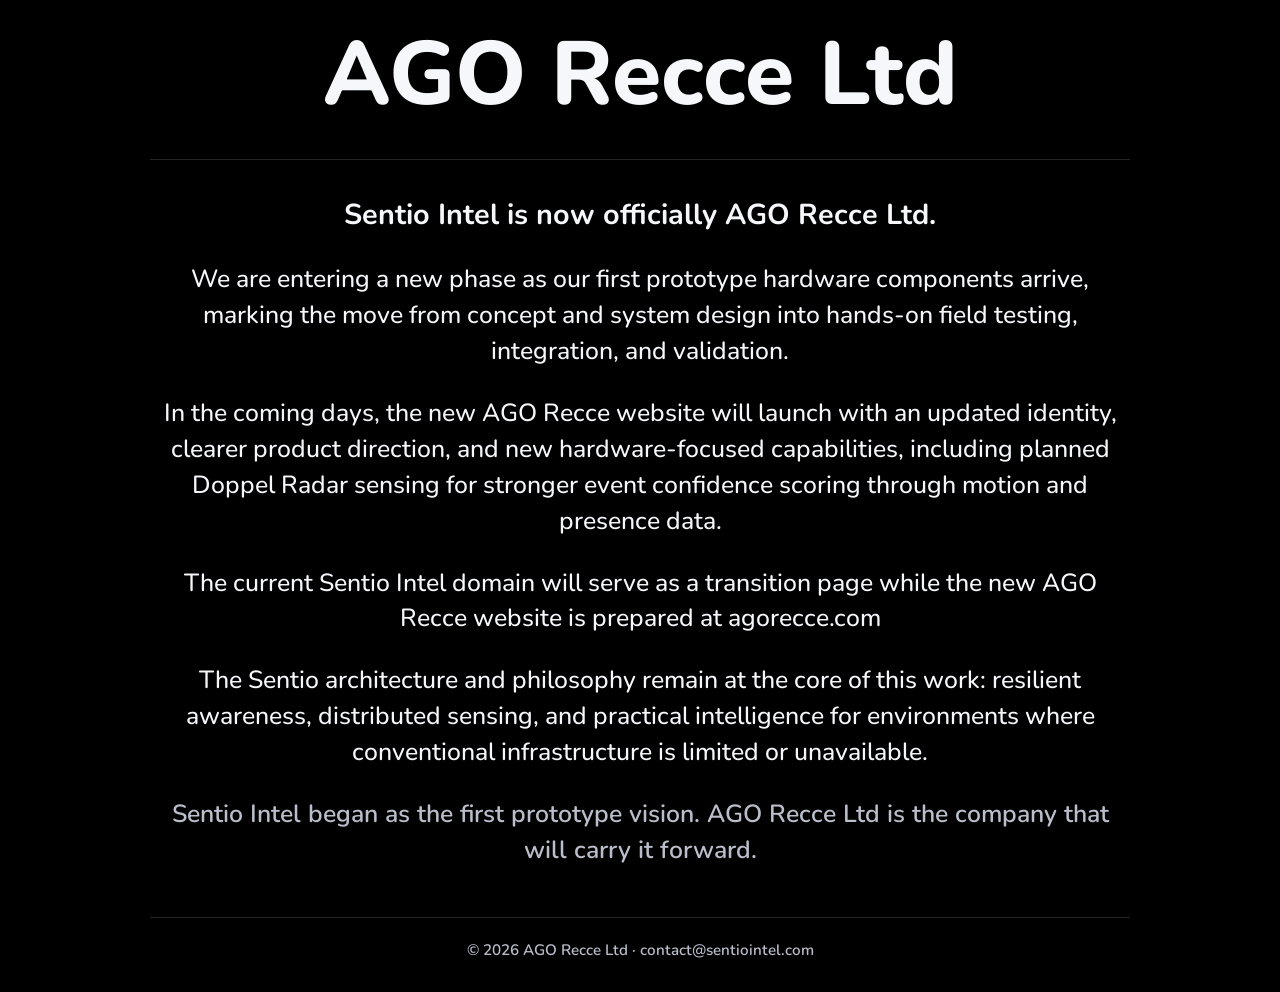
==== commit f4329c8e: "Update transition page information in index.html" ====
--- a/index.html
+++ b/index.html
@@ -120,7 +120,7 @@
       <p>We are entering a new phase as our first prototype hardware components arrive, marking the move from concept and system design into hands-on field testing, integration, and validation.</p>
 
       <p>In the coming days, the new AGO Recce website will launch with an updated identity, clearer product direction, and new hardware-focused capabilities, including planned Doppel Radar sensing for stronger event confidence scoring through motion and presence data.</p>
-
+      <p>The current Sentio Intel domain will serve as a transition page while the new AGO Recce website is prepared at agorecce.com</p>
       <p>The Sentio architecture and philosophy remain at the core of this work: resilient awareness, distributed sensing, and practical intelligence for environments where conventional infrastructure is limited or unavailable.</p>
 
       <p class="closing">Sentio Intel began as the first prototype vision. AGO Recce Ltd is the company that will carry it forward.</p>
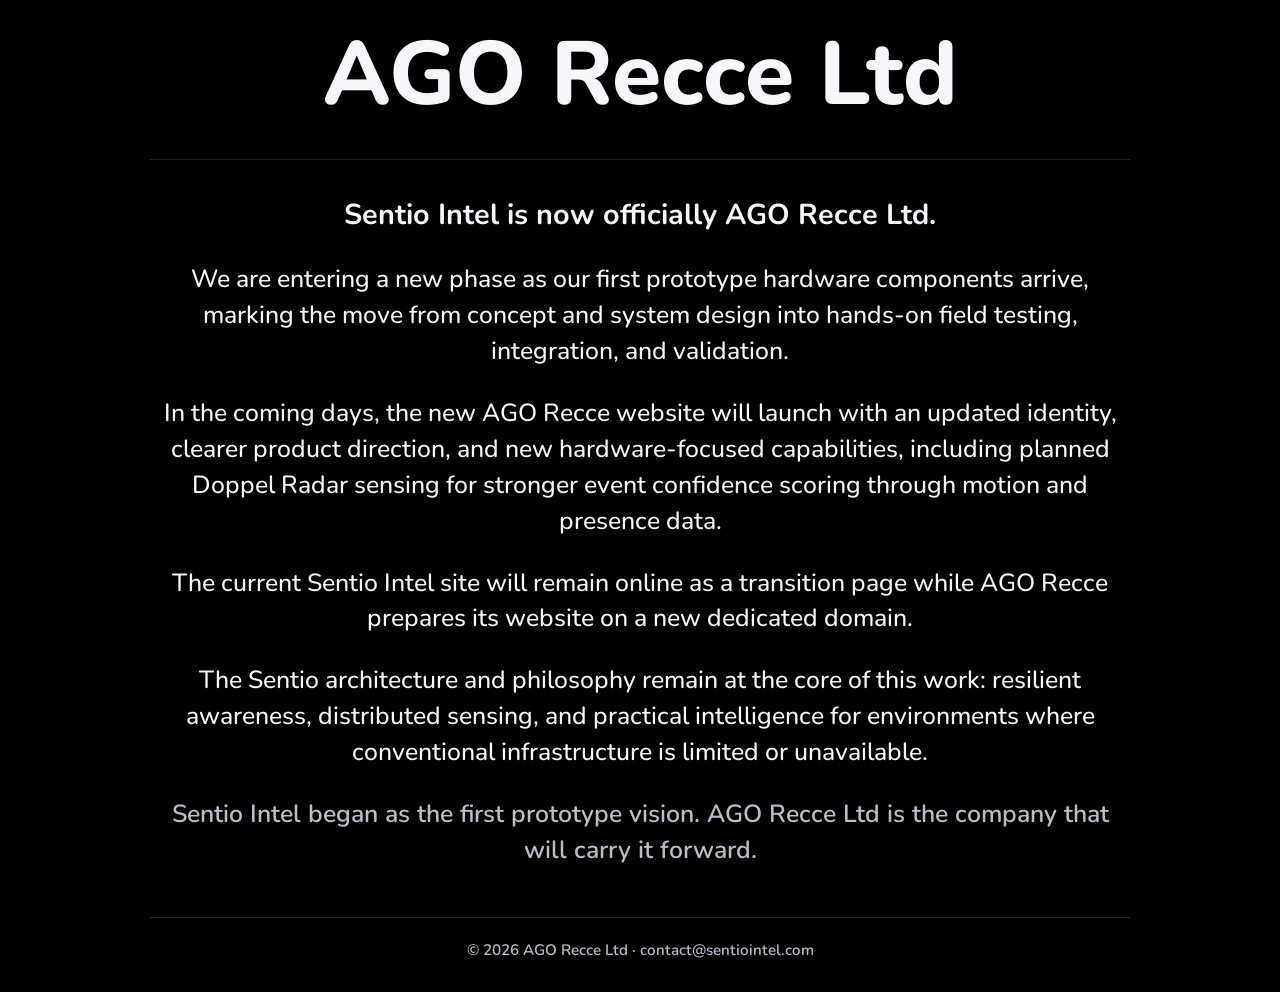
==== commit a19771ef: "Update index.html" ====
--- a/index.html
+++ b/index.html
@@ -120,7 +120,7 @@
       <p>We are entering a new phase as our first prototype hardware components arrive, marking the move from concept and system design into hands-on field testing, integration, and validation.</p>
 
       <p>In the coming days, the new AGO Recce website will launch with an updated identity, clearer product direction, and new hardware-focused capabilities, including planned Doppel Radar sensing for stronger event confidence scoring through motion and presence data.</p>
-      <p>The current Sentio Intel domain will serve as a transition page while the new AGO Recce website is prepared at agorecce.com</p>
+      <p>The current Sentio Intel site will remain online as a transition page while AGO Recce prepares its website on a new dedicated domain.</p>
       <p>The Sentio architecture and philosophy remain at the core of this work: resilient awareness, distributed sensing, and practical intelligence for environments where conventional infrastructure is limited or unavailable.</p>
 
       <p class="closing">Sentio Intel began as the first prototype vision. AGO Recce Ltd is the company that will carry it forward.</p>
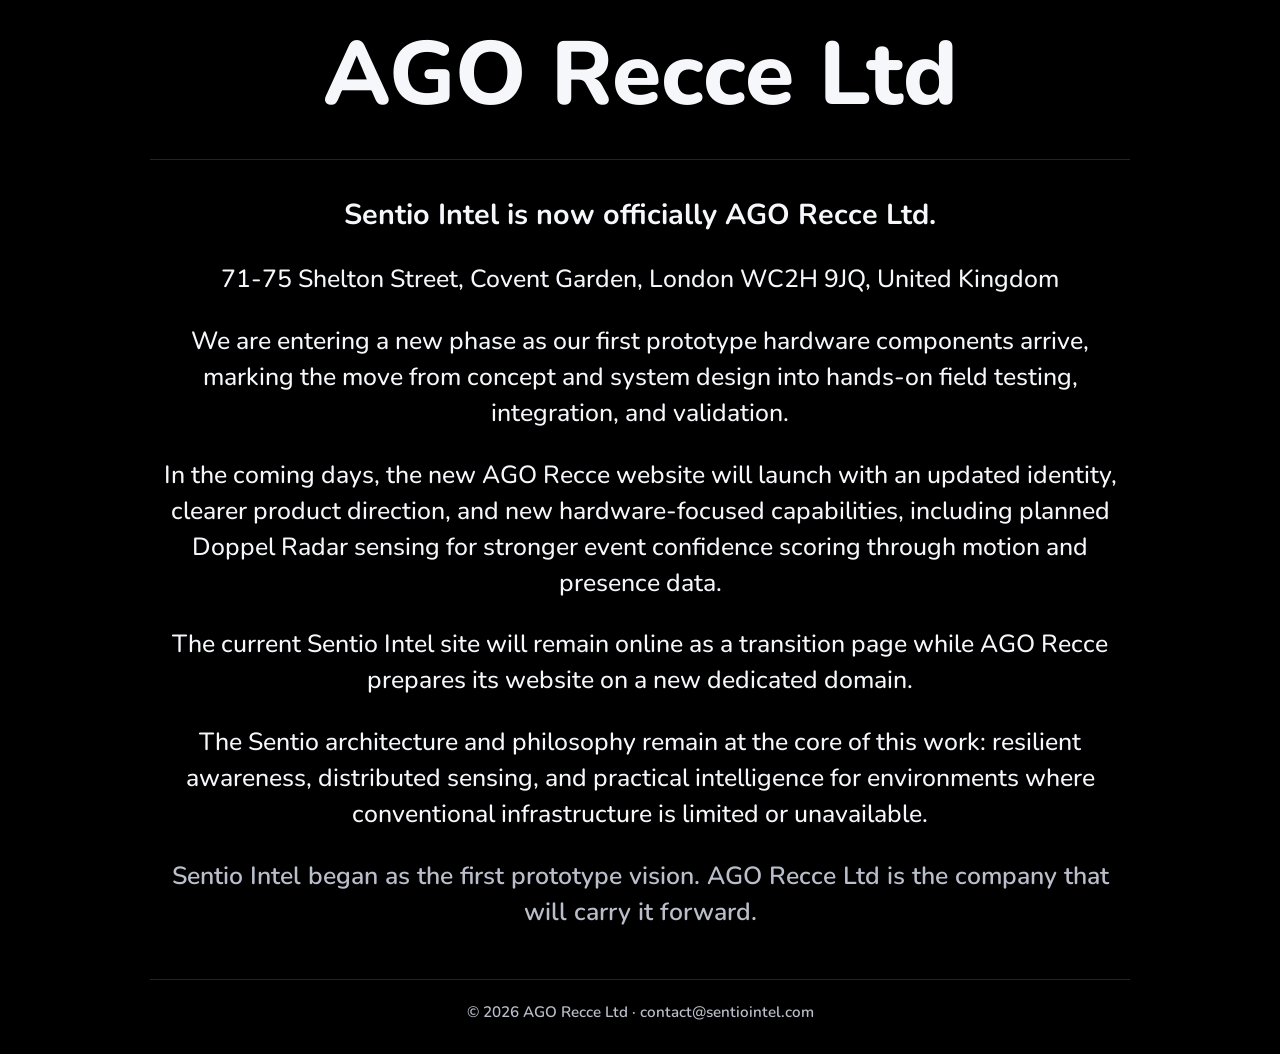
==== commit ee48c90b: "Update registered office address in index.html Updated registered office address for AGO Recce Ltd." ====
--- a/index.html
+++ b/index.html
@@ -116,7 +116,7 @@
 
     <section class="statement" aria-label="Company announcement">
       <p>Sentio Intel is now officially AGO Recce Ltd.</p>
-
+      <p class="registered-office">71-75 Shelton Street, Covent Garden, London WC2H 9JQ, United Kingdom</p>
       <p>We are entering a new phase as our first prototype hardware components arrive, marking the move from concept and system design into hands-on field testing, integration, and validation.</p>
 
       <p>In the coming days, the new AGO Recce website will launch with an updated identity, clearer product direction, and new hardware-focused capabilities, including planned Doppel Radar sensing for stronger event confidence scoring through motion and presence data.</p>
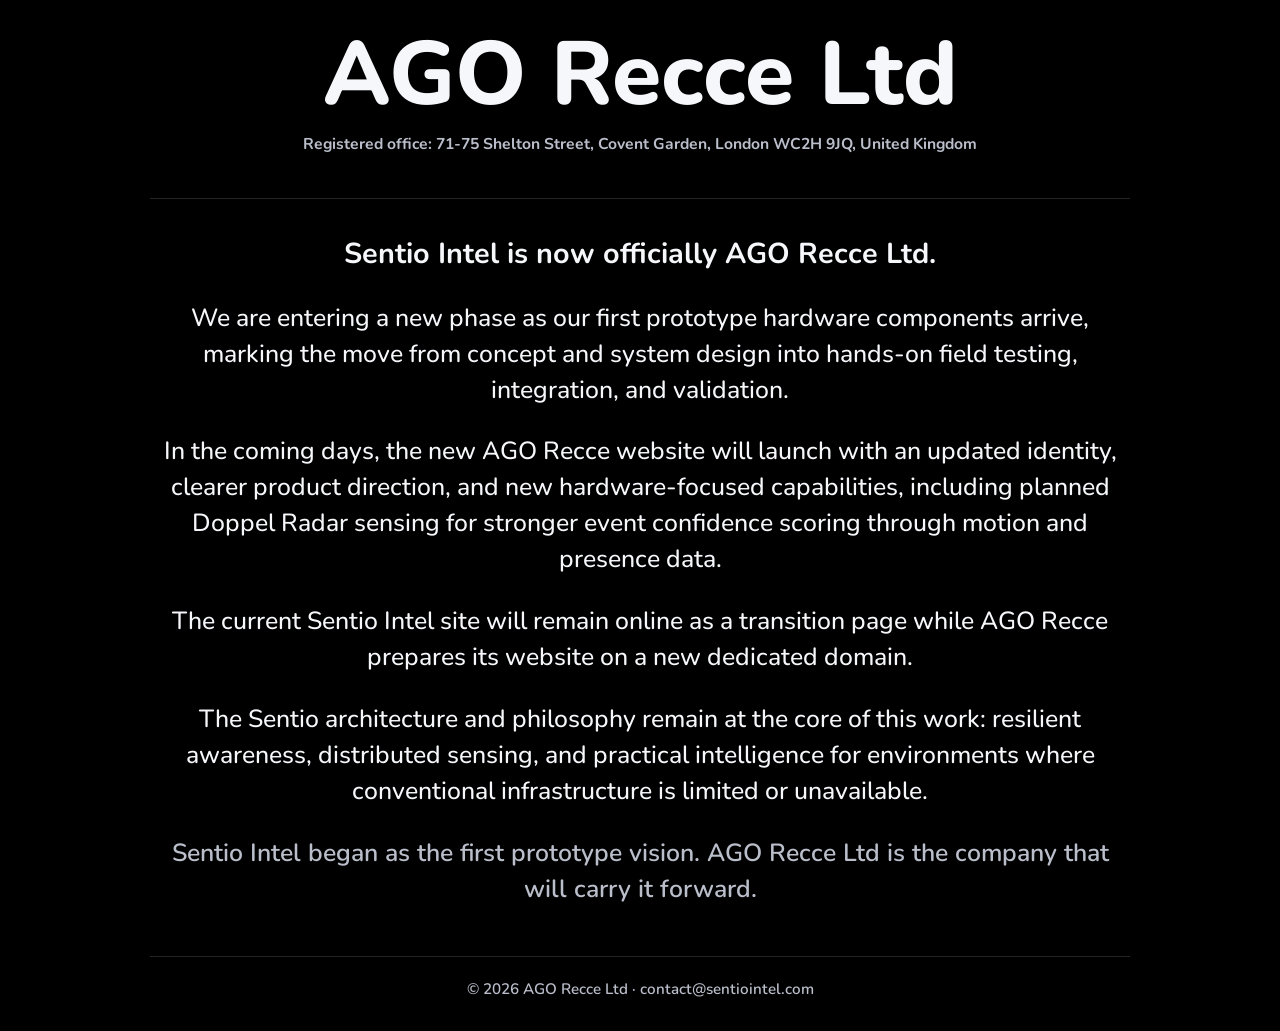
==== commit b0bb866f: "Update index.html" ====
--- a/index.html
+++ b/index.html
@@ -43,11 +43,19 @@
     }
 
     h1 {
-      margin: 0 0 42px;
+      margin: 0 0 16px;
       font-size: clamp(2.35rem, 7vw, 5.9rem);
       line-height: 0.95;
       font-weight: 800;
       letter-spacing: 0;
+    }
+
+    .registered-office {
+      margin: 0 0 42px;
+      color: var(--muted);
+      font-size: clamp(0.78rem, 1.5vw, 0.98rem);
+      line-height: 1.45;
+      font-weight: 700;
     }
 
     .statement {
@@ -113,14 +121,17 @@
 <body>
   <main>
     <h1>AGO Recce Ltd</h1>
+    <p class="registered-office">Registered office: 71-75 Shelton Street, Covent Garden, London WC2H 9JQ, United Kingdom</p>
 
     <section class="statement" aria-label="Company announcement">
       <p>Sentio Intel is now officially AGO Recce Ltd.</p>
-      <p class="registered-office">71-75 Shelton Street, Covent Garden, London WC2H 9JQ, United Kingdom</p>
+
       <p>We are entering a new phase as our first prototype hardware components arrive, marking the move from concept and system design into hands-on field testing, integration, and validation.</p>
 
       <p>In the coming days, the new AGO Recce website will launch with an updated identity, clearer product direction, and new hardware-focused capabilities, including planned Doppel Radar sensing for stronger event confidence scoring through motion and presence data.</p>
+
       <p>The current Sentio Intel site will remain online as a transition page while AGO Recce prepares its website on a new dedicated domain.</p>
+
       <p>The Sentio architecture and philosophy remain at the core of this work: resilient awareness, distributed sensing, and practical intelligence for environments where conventional infrastructure is limited or unavailable.</p>
 
       <p class="closing">Sentio Intel began as the first prototype vision. AGO Recce Ltd is the company that will carry it forward.</p>
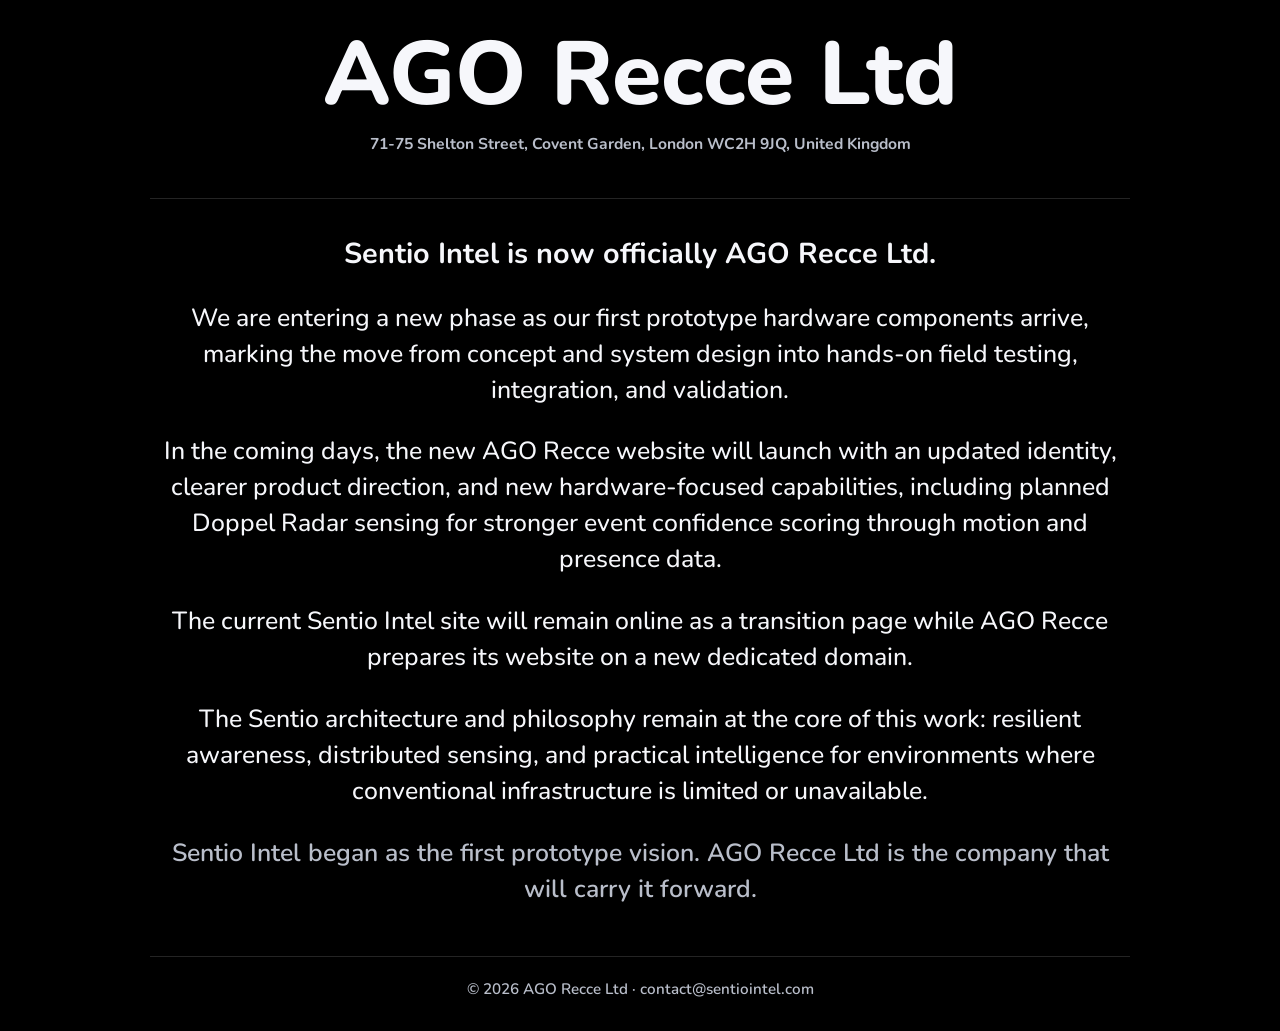
==== commit bd5a949e: "Update index.html" ====
--- a/index.html
+++ b/index.html
@@ -121,7 +121,7 @@
 <body>
   <main>
     <h1>AGO Recce Ltd</h1>
-    <p class="registered-office">Registered office: 71-75 Shelton Street, Covent Garden, London WC2H 9JQ, United Kingdom</p>
+    <p class="registered-office">71-75 Shelton Street, Covent Garden, London WC2H 9JQ, United Kingdom</p>
 
     <section class="statement" aria-label="Company announcement">
       <p>Sentio Intel is now officially AGO Recce Ltd.</p>
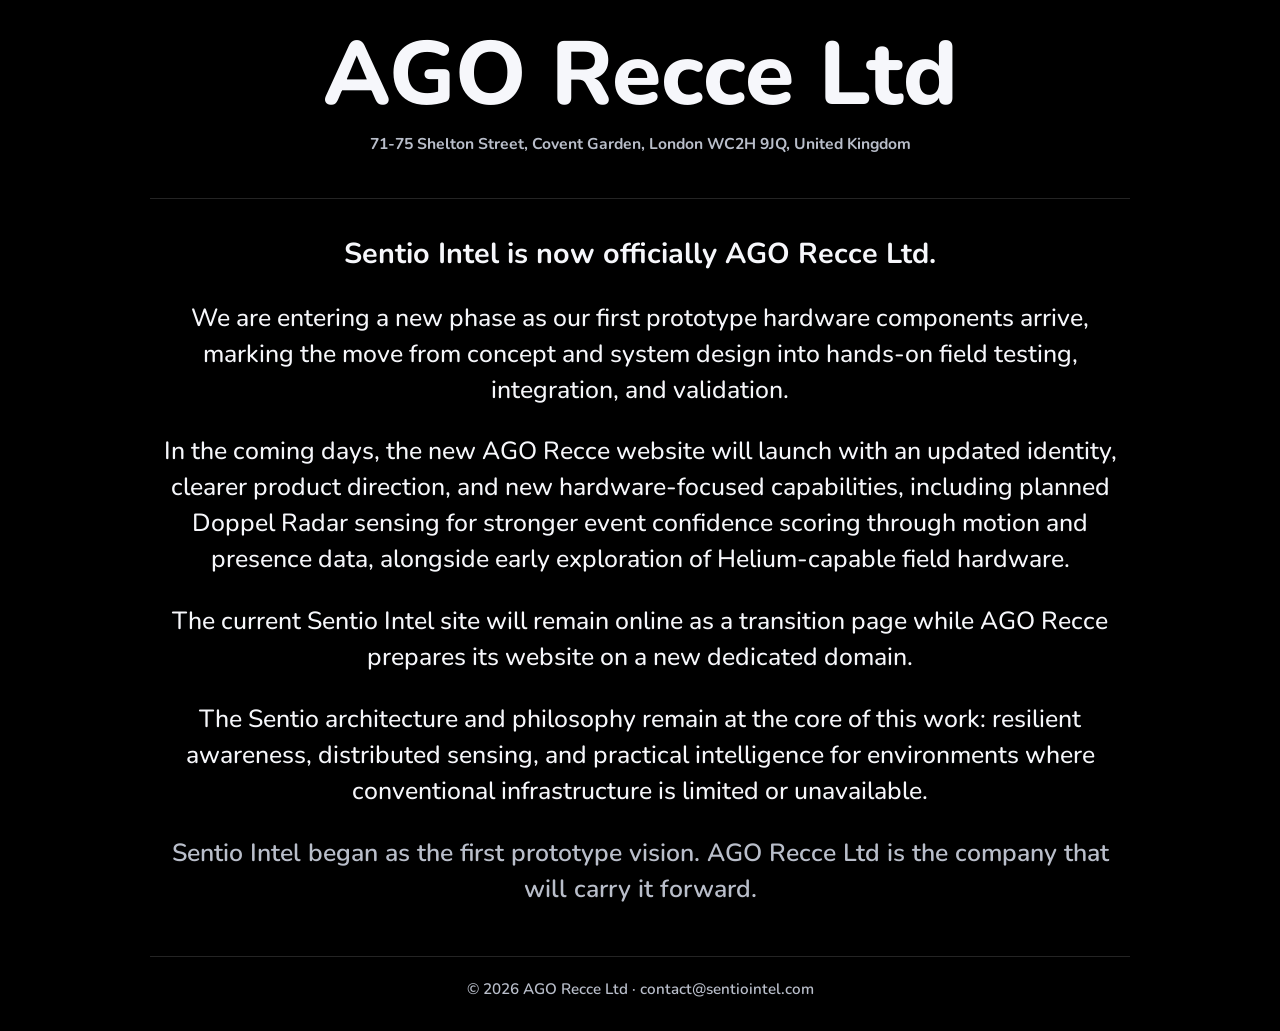
==== commit b25be2d2: "Update index.html" ====
--- a/index.html
+++ b/index.html
@@ -128,7 +128,7 @@
 
       <p>We are entering a new phase as our first prototype hardware components arrive, marking the move from concept and system design into hands-on field testing, integration, and validation.</p>
 
-      <p>In the coming days, the new AGO Recce website will launch with an updated identity, clearer product direction, and new hardware-focused capabilities, including planned Doppel Radar sensing for stronger event confidence scoring through motion and presence data.</p>
+      <p>In the coming days, the new AGO Recce website will launch with an updated identity, clearer product direction, and new hardware-focused capabilities, including planned Doppel Radar sensing for stronger event confidence scoring through motion and presence data, alongside early exploration of Helium-capable field hardware.</p>
 
       <p>The current Sentio Intel site will remain online as a transition page while AGO Recce prepares its website on a new dedicated domain.</p>
 
